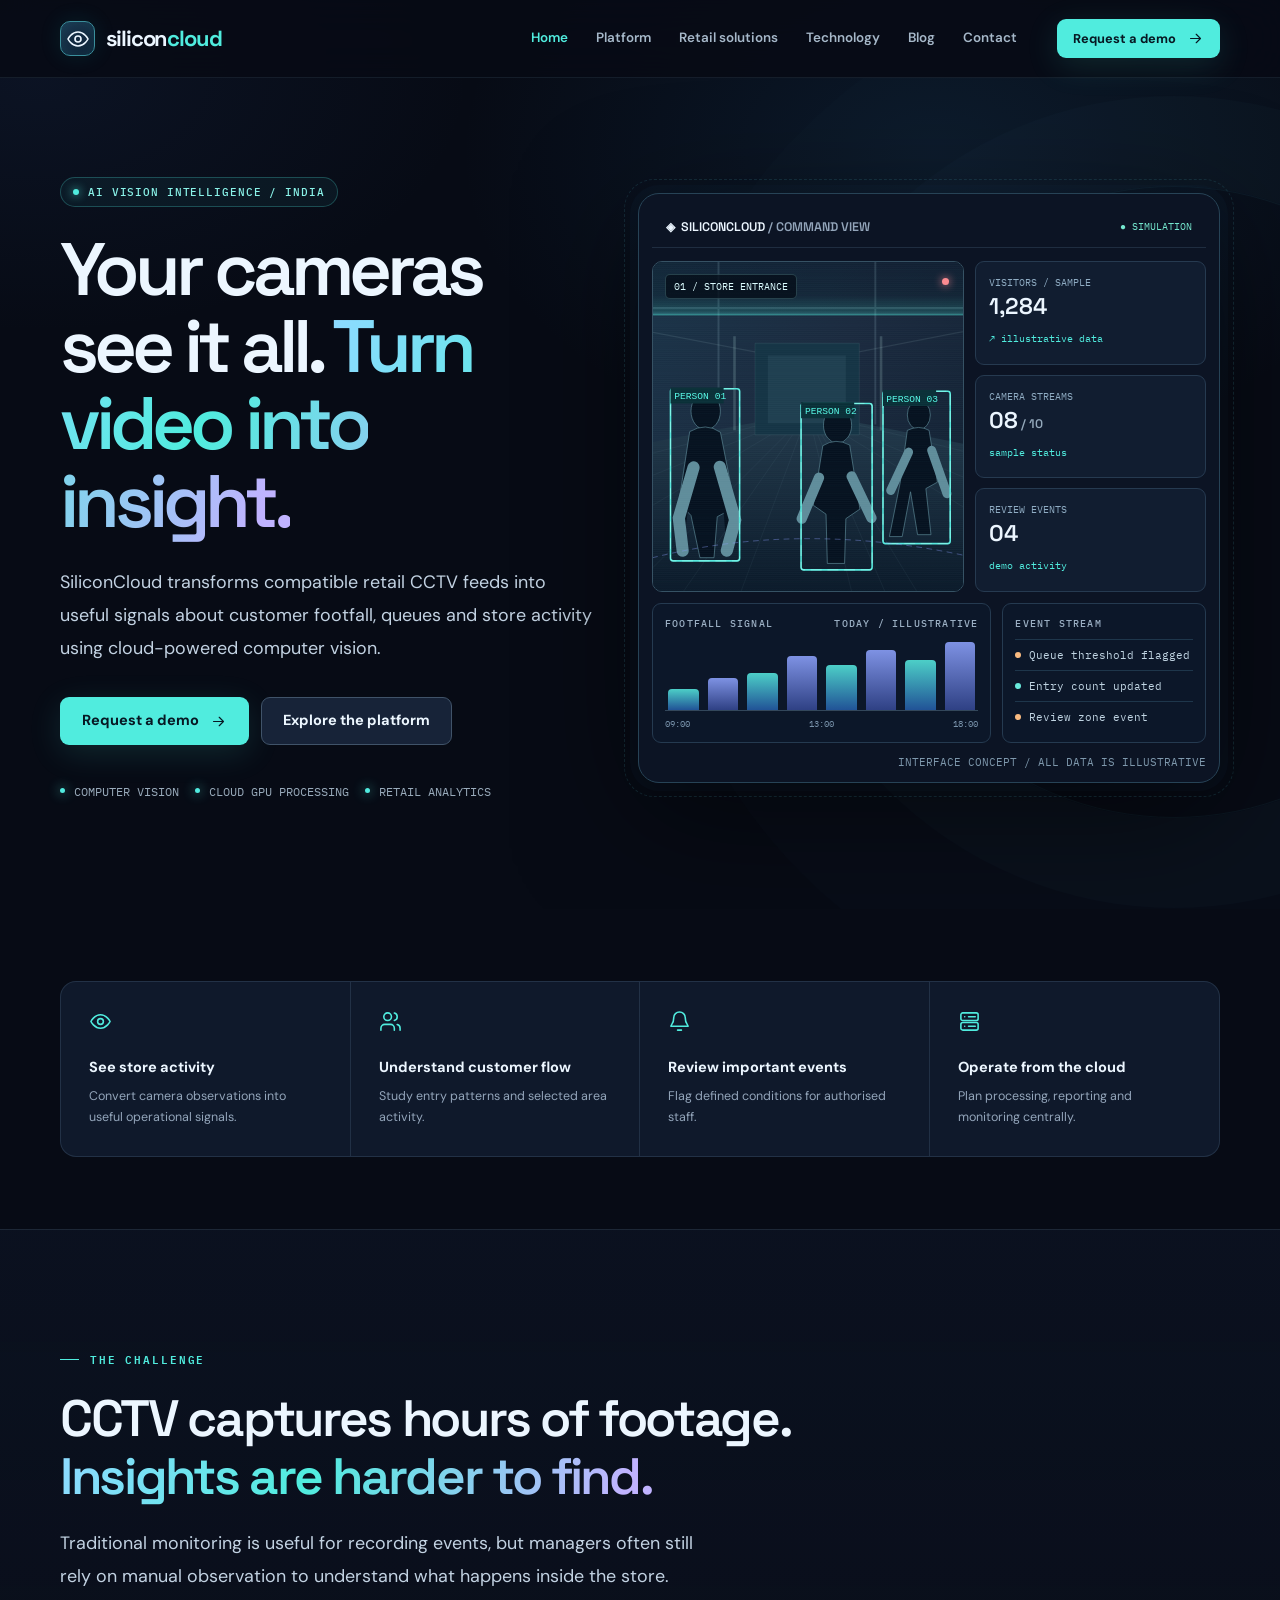
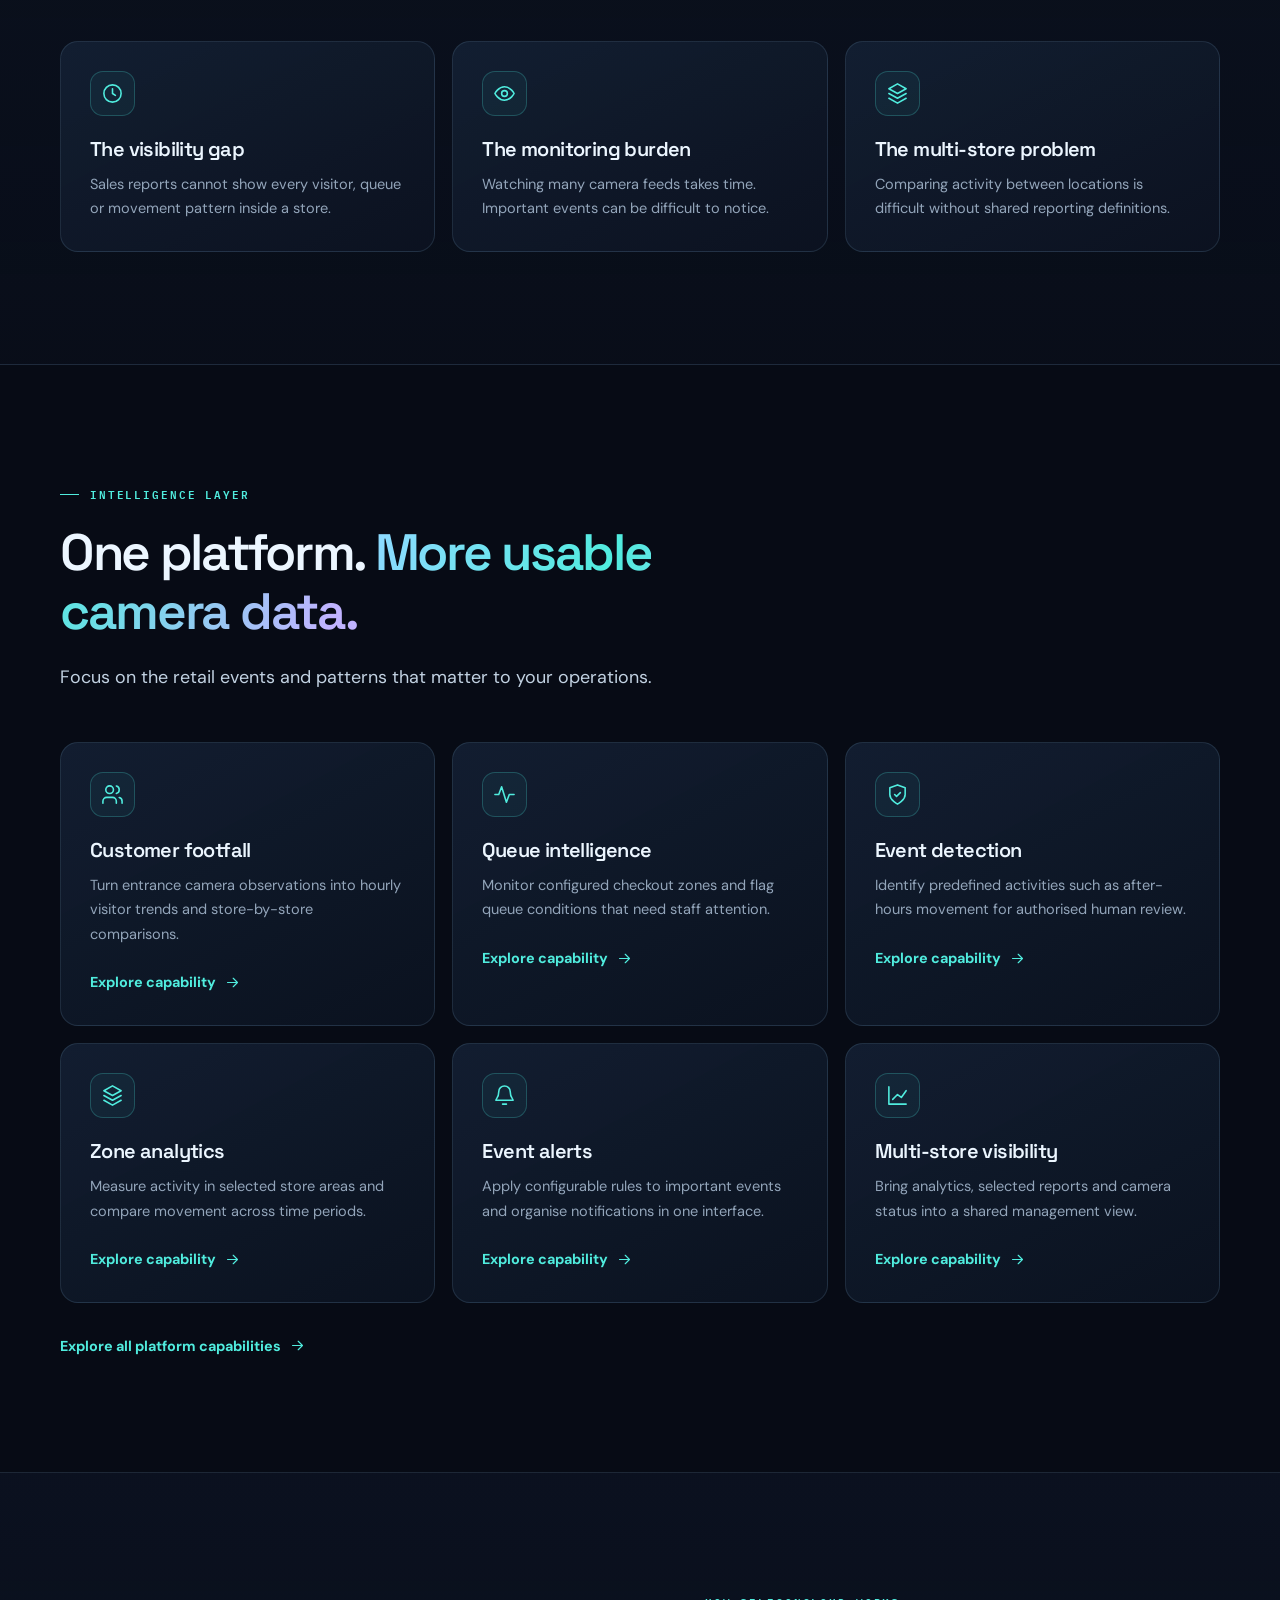
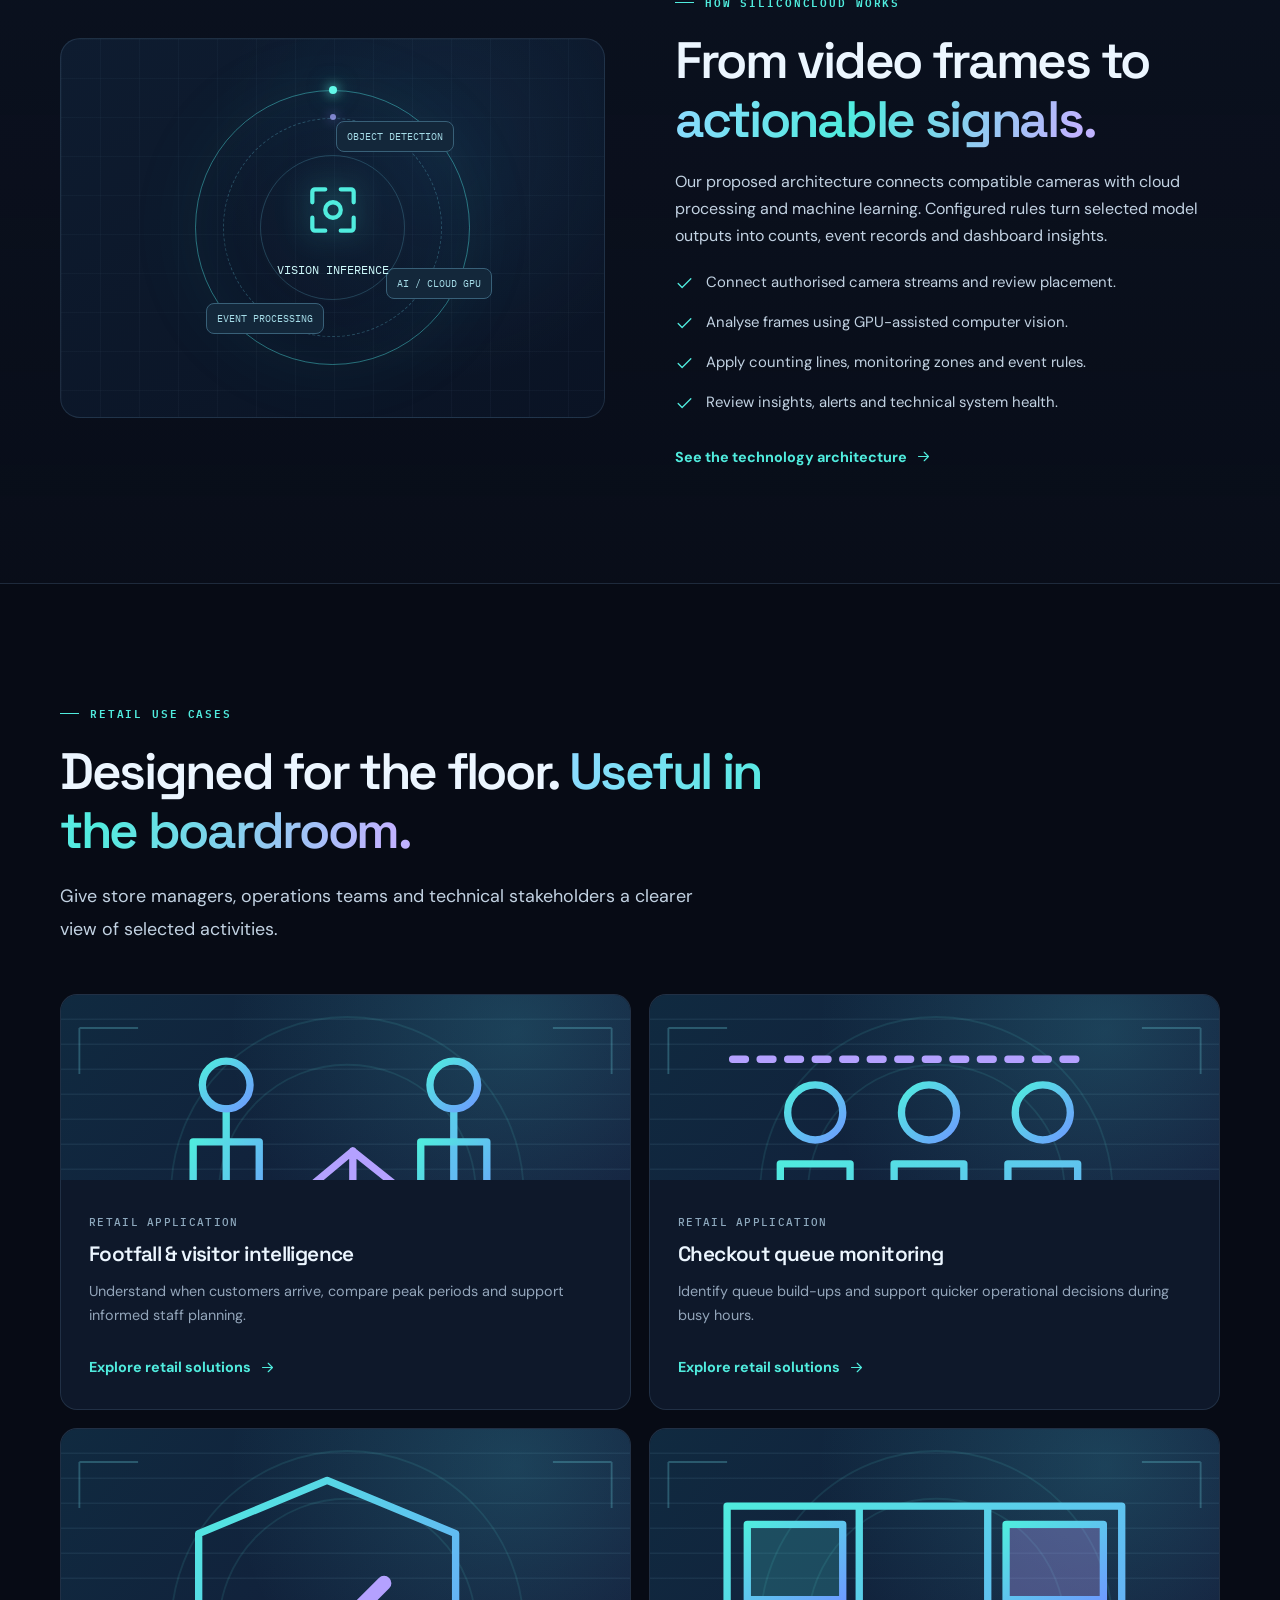
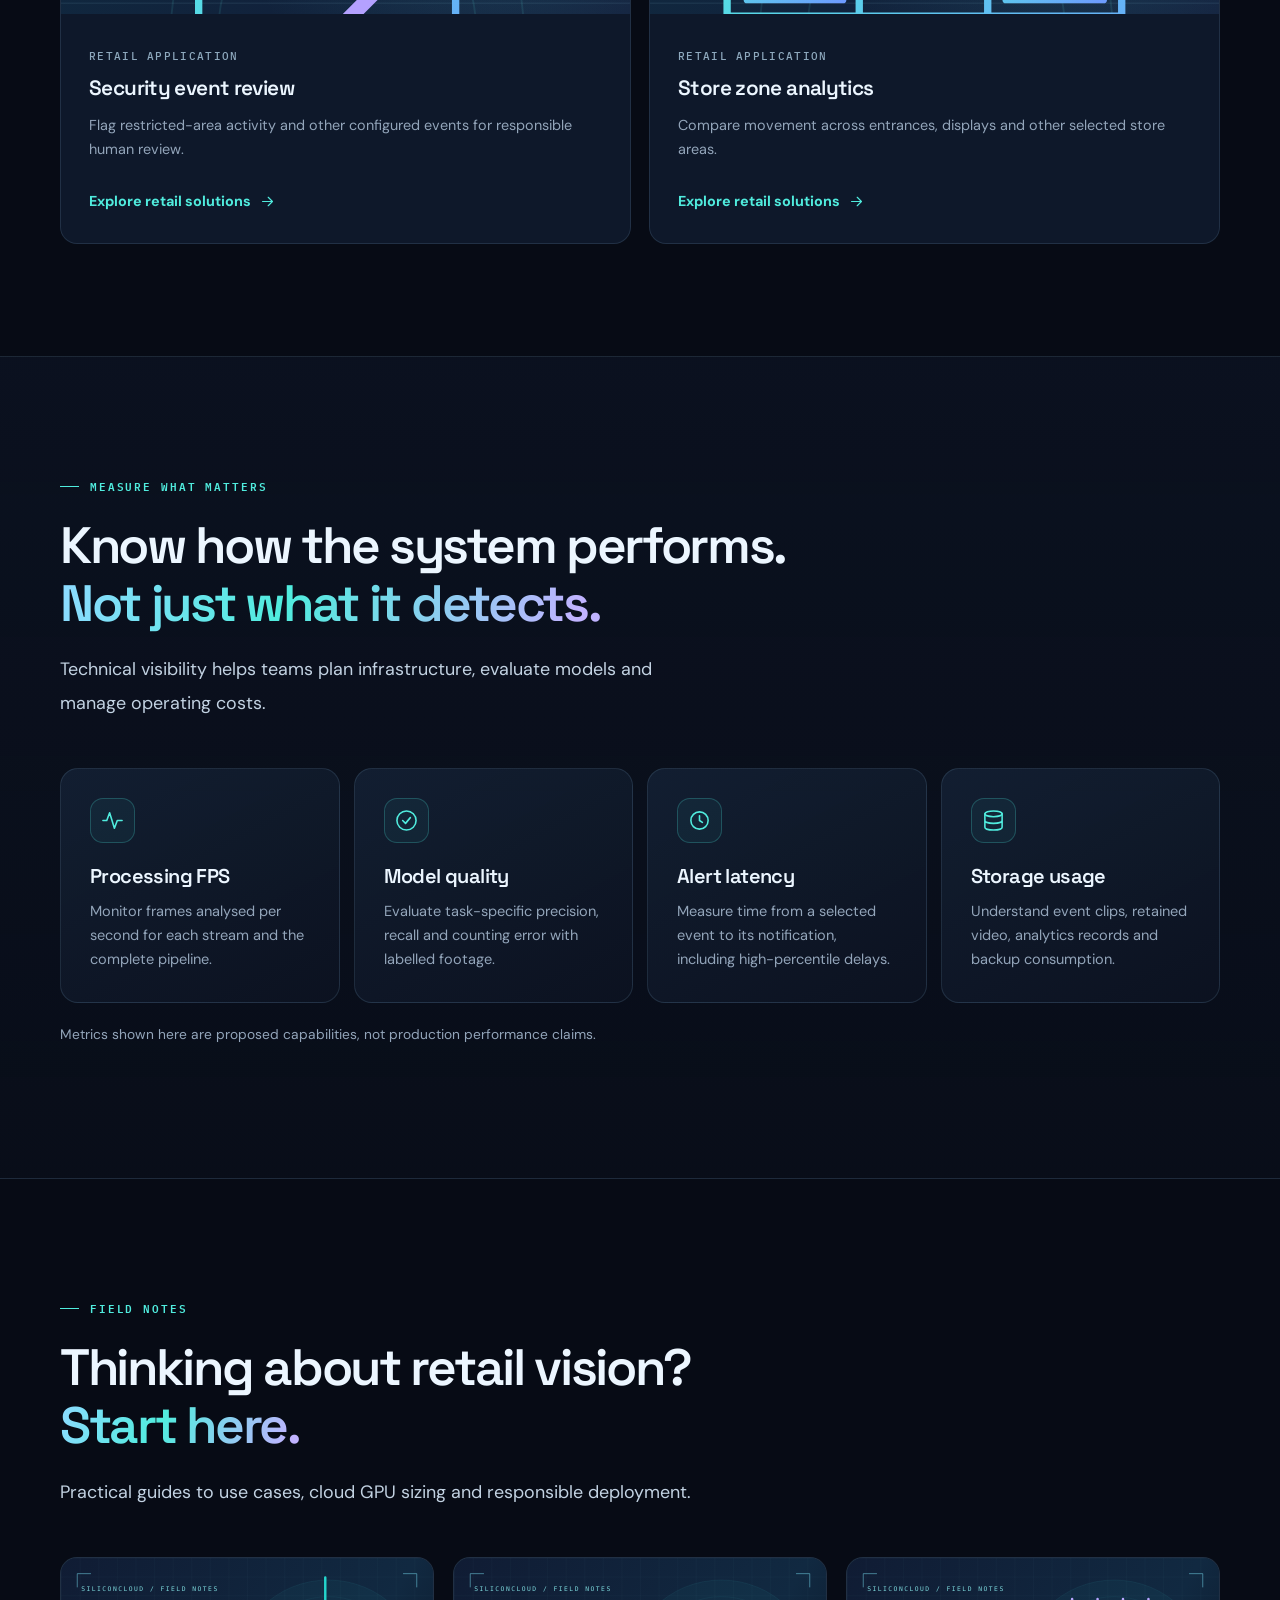
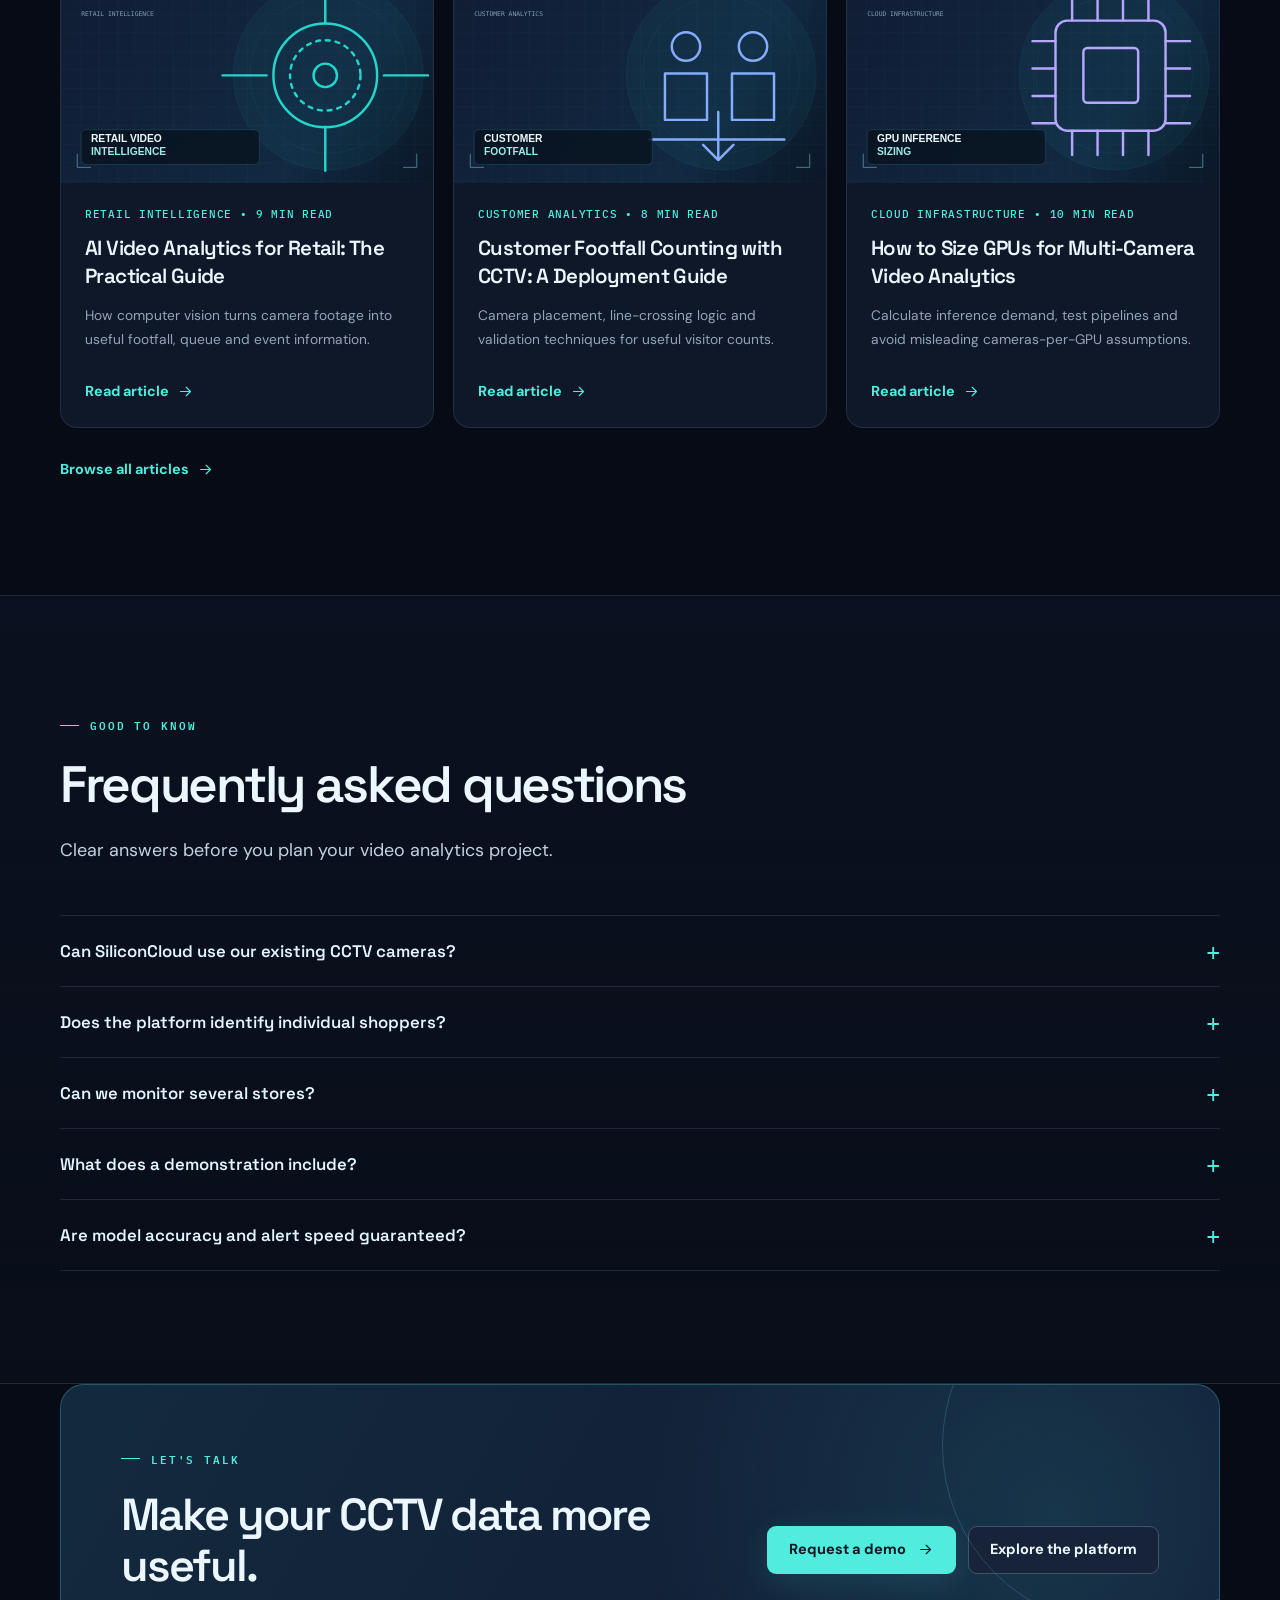
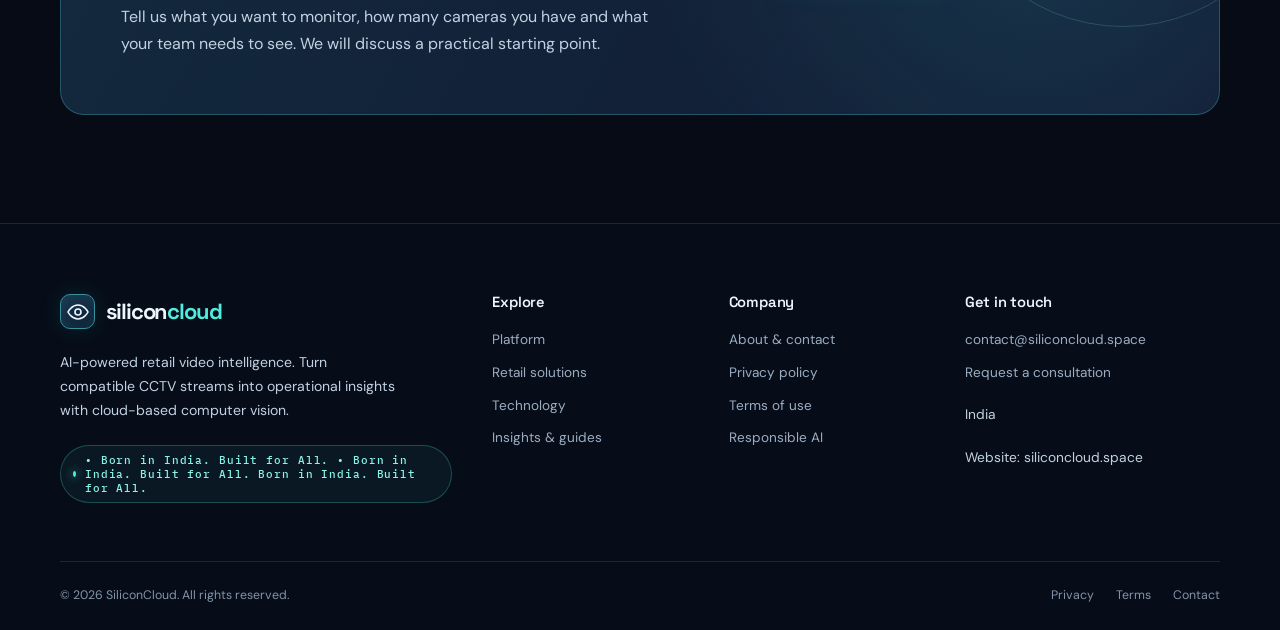
==== index.html @ ca625dcc "Add files via upload" ====
<!doctype html><html lang="en-IN"><head><meta charset="utf-8"><meta name="viewport" content="width=device-width,initial-scale=1"><meta name="theme-color" content="#070b15"><meta name="robots" content="index, follow"><title>AI Video Analytics for Retail Stores | SiliconCloud</title><meta name="description" content="Transform compatible retail CCTV streams into customer footfall insights, queue monitoring and event alerts with SiliconCloud AI video analytics."><link rel="canonical" href="https://siliconcloud.space/"><link rel="icon" type="image/svg+xml" href="assets/favicon.svg"><link rel="preconnect" href="https://fonts.googleapis.com"><link rel="preconnect" href="https://fonts.gstatic.com" crossorigin><link rel="stylesheet" href="assets/styles.css"><meta property="og:type" content="website"><meta property="og:site_name" content="SiliconCloud"><meta property="og:title" content="AI Video Analytics for Retail Stores | SiliconCloud"><meta property="og:description" content="Transform compatible retail CCTV streams into customer footfall insights, queue monitoring and event alerts with SiliconCloud AI video analytics."><meta property="og:url" content="https://siliconcloud.space/"><meta property="og:image" content="https://siliconcloud.space/assets/og-default.png"><meta name="twitter:card" content="summary_large_image"><meta name="twitter:title" content="AI Video Analytics for Retail Stores | SiliconCloud"><meta name="twitter:description" content="Transform compatible retail CCTV streams into customer footfall insights, queue monitoring and event alerts with SiliconCloud AI video analytics."><meta name="twitter:image" content="https://siliconcloud.space/assets/og-default.png"><script type="application/ld+json">{"@context": "https://schema.org", "@graph": [{"@type": "Organization", "@id": "https://siliconcloud.space/#organization", "name": "SiliconCloud", "url": "https://siliconcloud.space/", "email": "contact@siliconcloud.space", "address": {"@type": "PostalAddress", "addressLocality": "Delhi", "addressCountry": "IN"}}, {"@type": "WebSite", "@id": "https://siliconcloud.space/#website", "name": "SiliconCloud", "url": "https://siliconcloud.space/"}, {"@type": "WebPage", "@id": "https://siliconcloud.space/#webpage", "url": "https://siliconcloud.space/", "name": "AI Video Analytics for Retail Stores | SiliconCloud", "description": "Transform compatible retail CCTV streams into customer footfall insights, queue monitoring and event alerts with SiliconCloud AI video analytics.", "isPartOf": {"@id": "https://siliconcloud.space/#website"}}]}</script></head><body><a class="skip-link" href="https://siliconcloud.space/#main-content">Skip to content</a><header class="topbar"><div class="wrap"><a class="brand" href="https://siliconcloud.space/" aria-label="SiliconCloud home"><span class="brandmark"><svg class="" viewBox="0 0 24 24" fill="none" stroke="currentColor" stroke-width="1.65" stroke-linecap="round" stroke-linejoin="round" aria-hidden="true"><path d="M2 12s3.5-7 10-7 10 7 10 7-3.5 7-10 7S2 12 2 12Z"/><circle cx="12" cy="12" r="3"/></svg></span><span>silicon<b>cloud</b></span></a><nav class="nav" id="main-navigation" data-nav aria-label="Main navigation"><a href="https://siliconcloud.space/" aria-current="page">Home</a><a href="https://siliconcloud.space/platform" >Platform</a><a href="https://siliconcloud.space/retail-solutions" >Retail solutions</a><a href="https://siliconcloud.space/technology" >Technology</a><a href="https://siliconcloud.space/blog" >Blog</a><a href="https://siliconcloud.space/contact" >Contact</a><a class="btn btn-primary nav-cta" href="https://siliconcloud.space/contact">Request a demo <svg class="" viewBox="0 0 24 24" fill="none" stroke="currentColor" stroke-width="1.65" stroke-linecap="round" stroke-linejoin="round" aria-hidden="true"><path d="M5 12h14m-6-6 6 6-6 6"/></svg></a></nav><a class="btn btn-primary btn-small nav-action" href="https://siliconcloud.space/contact">Request a demo <svg class="" viewBox="0 0 24 24" fill="none" stroke="currentColor" stroke-width="1.65" stroke-linecap="round" stroke-linejoin="round" aria-hidden="true"><path d="M5 12h14m-6-6 6 6-6 6"/></svg></a><button class="nav-toggle" type="button" data-nav-toggle aria-expanded="false" aria-controls="main-navigation" aria-label="Toggle menu"><svg class="" viewBox="0 0 24 24" fill="none" stroke="currentColor" stroke-width="1.65" stroke-linecap="round" stroke-linejoin="round" aria-hidden="true"><path d="M4 7h16M4 12h16M4 17h16"/></svg></button></div></header><main id="main-content"><section class="hero"><div class="wrap"><div class="hero-grid"><div class="hero-copy"><div class="signal-chip"><span></span> AI VISION INTELLIGENCE / INDIA</div><div style="height:24px"></div><h1>Your cameras see it all. <span class="gradient-text">Turn video into insight.</span></h1><p class="lead">SiliconCloud transforms compatible retail CCTV feeds into useful signals about customer footfall, queues and store activity using cloud-powered computer vision.</p><div class="btn-group"><a class="btn btn-primary" href="https://siliconcloud.space/contact">Request a demo<svg class="" viewBox="0 0 24 24" fill="none" stroke="currentColor" stroke-width="1.65" stroke-linecap="round" stroke-linejoin="round" aria-hidden="true"><path d="M5 12h14m-6-6 6 6-6 6"/></svg></a><a class="btn btn-secondary" href="https://siliconcloud.space/platform">Explore the platform</a></div><div class="micro-proof"><span><i></i> COMPUTER VISION</span><span><i></i> CLOUD GPU PROCESSING</span><span><i></i> RETAIL ANALYTICS</span></div></div><div><div class="dashboard reveal" data-sim-dashboard aria-label="Illustrative simulated video analytics dashboard"><div class="dash-top"><strong>◈ &nbsp;SILICONCLOUD <span class="muted">/ COMMAND VIEW</span></strong><span class="dash-status">SIMULATION</span></div><div class="dash-content"><div class="camera-feed"><svg xmlns="http://www.w3.org/2000/svg" viewBox="0 0 840 515" fill="none" class="retail-feed-art" role="img" aria-label="Animated illustrative people tracking in a retail camera feed" preserveAspectRatio="xMidYMid slice">
 <defs><linearGradient id="bg" x1="0" y1="0" x2="840" y2="515" gradientUnits="userSpaceOnUse"><stop stop-color="#19374c"/><stop offset=".48" stop-color="#1a293e"/><stop offset="1" stop-color="#0c1b2b"/></linearGradient><linearGradient id="floor" x1="0" y1="0" x2="0" y2="1"><stop stop-color="#22394b"/><stop offset="1" stop-color="#0a1929"/></linearGradient><linearGradient id="scan" x1="0" y1="0" x2="0" y2="1"><stop stop-color="#69fae5" stop-opacity=".15"/><stop offset="1" stop-color="#69fae5" stop-opacity="0"/></linearGradient><pattern id="scanlines" width="3" height="3" patternUnits="userSpaceOnUse"><path d="M0 2.5H3" stroke="#bfe9fb" stroke-opacity=".045"/></pattern><linearGradient id="sweepGlow" x1="0" y1="0" x2="0" y2="1"><stop offset="0" stop-color="#4eeedd" stop-opacity="0"/><stop offset=".62" stop-color="#4eeedd" stop-opacity=".02"/><stop offset="1" stop-color="#4eeedd" stop-opacity=".24"/></linearGradient></defs>
 <rect width="840" height="515" fill="url(#bg)"/>
 <path d="M0 315L420 235 840 320V515H0Z" fill="url(#floor)"/>
 <path d="M0 345L420 235 840 340M0 405L420 235 840 410M0 486L420 235 840 491M140 515L420 235 590 515M315 515L420 235 488 515M540 515L420 235 225 515" stroke="#7c9eab" stroke-opacity=".12"/>
 <path d="M0 0H840V78H0Z" fill="#091725" fill-opacity=".43"/>
 <path d="M0 72H840M115 0V285M280 0V248M525 0V254M700 0V298" stroke="#a7cdd8" stroke-opacity=".17" stroke-width="3"/>
 <path d="M0 76L419 156 840 74" stroke="#bfe8ed" stroke-opacity=".1" stroke-width="2"/>
 <g opacity=".85"><path d="M20 125H167V311L20 343Z" fill="#183044" stroke="#40667a"/><path d="M28 157H157M28 201H157M28 245H157M28 290H157" stroke="#547588" stroke-width="9"/><g fill="#9ab2ad"><rect x="38" y="171" width="18" height="23" rx="3"/><rect x="66" y="177" width="14" height="17" rx="3"/><rect x="97" y="170" width="24" height="24" rx="3"/><rect x="39" y="216" width="27" height="22" rx="3"/><rect x="78" y="215" width="21" height="23" rx="3"/><rect x="108" y="221" width="28" height="17" rx="3"/><rect x="40" y="258" width="15" height="22" rx="3"/><rect x="70" y="262" width="23" height="18" rx="3"/><rect x="109" y="256" width="22" height="24" rx="3"/></g></g>
 <g opacity=".85"><path d="M673 124H815V343L673 309Z" fill="#193247" stroke="#40667a"/><path d="M680 158H808M680 202H808M680 246H808M680 290H808" stroke="#547588" stroke-width="9"/><g fill="#9fb3a7"><rect x="696" y="171" width="18" height="23" rx="3"/><rect x="731" y="175" width="25" height="19" rx="3"/><rect x="770" y="169" width="19" height="25" rx="3"/><rect x="690" y="217" width="16" height="20" rx="3"/><rect x="720" y="211" width="22" height="26" rx="3"/><rect x="764" y="213" width="27" height="24" rx="3"/><rect x="698" y="259" width="26" height="22" rx="3"/><rect x="740" y="266" width="14" height="15" rx="3"/><rect x="774" y="260" width="19" height="21" rx="3"/></g></g>
 <path d="M305 116V263M534 116V263" stroke="#c5f1ed" stroke-opacity=".18" stroke-width="4"/><path d="M337 127H500V270H337Z" fill="#143344" stroke="#67919b" stroke-opacity=".25"/><path d="M357 146H479V252H357Z" fill="#6c9ca1" fill-opacity=".11"/>
 <g fill="#05111f" stroke="#5f8c9a" stroke-width="1"><g class="tracked-motion motion-1"><ellipse cx="260" cy="233" rx="23" ry="29"/><path d="M235 265Q260 250 283 266L306 383 278 398 273 462H251L237 396 218 376Z"/><path d="M241 321L218 400 224 451M282 320L306 403 293 451" stroke-width="19" stroke-linecap="round"/>
 </g><g class="tracked-motion motion-2"><ellipse cx="466" cy="255" rx="22" ry="28"/><path d="M443 287Q463 274 485 286L501 386 479 401 477 471H450L448 394 428 380Z"/><path d="M437 337L410 401M488 335L519 400" stroke-width="16" stroke-linecap="round"/>
 </g><g class="tracked-motion motion-3"><ellipse cx="593" cy="239" rx="18" ry="23"/><path d="M575 263Q593 254 609 263L622 344 604 354 612 426H591L580 359 567 429H547L564 344Z"/><path d="M577 297L549 357M613 294L637 362" stroke-width="14" stroke-linecap="round"/></g></g>
 <g stroke="#56eadf" stroke-width="2.5"><g class="tracked-motion motion-1 target-box-group"><rect x="205" y="198" width="108" height="269" rx="4" class="target-box"/><rect x="205" y="198" width="108" height="269" rx="4" class="target-tracer" fill="none" stroke="#a5fff0" stroke-width="1.4" stroke-opacity=".58" stroke-dasharray="17 9"/></g><g class="tracked-motion motion-2 target-box-group"><rect x="409" y="221" width="111" height="260" rx="4" class="target-box"/><rect x="409" y="221" width="111" height="260" rx="4" class="target-tracer" fill="none" stroke="#a5fff0" stroke-width="1.4" stroke-opacity=".58" stroke-dasharray="17 9"/></g><g class="tracked-motion motion-3 target-box-group"><rect x="537" y="202" width="105" height="238" rx="4" class="target-box"/><rect x="537" y="202" width="105" height="238" rx="4" class="target-tracer" fill="none" stroke="#a5fff0" stroke-width="1.4" stroke-opacity=".58" stroke-dasharray="17 9"/></g></g>
 <g fill="#58fbe8" font-family="monospace" font-size="15"><g class="tracked-motion motion-1 target-label"><path d="M205 196h83v25h-83z" fill="#092f37"/><text x="211" y="214">PERSON 01</text></g><g class="tracked-motion motion-2 target-label"><path d="M409 219h83v25h-83z" fill="#092f37"/><text x="415" y="237">PERSON 02</text></g><g class="tracked-motion motion-3 target-label"><path d="M537 200h83v25h-83z" fill="#092f37"/><text x="542" y="218">PERSON 03</text></g></g>
 <g stroke="#8c9fff" stroke-opacity=".6" stroke-dasharray="9 7"><path d="M130 475Q410 390 730 474"/><path d="M130 475L130 495M730 474L730 495"/></g><g class="camera-scan-ui" aria-hidden="true"><rect x="0" y="0" width="840" height="84" fill="url(#sweepGlow)" class="scan-wash"/><path d="M0 82H840" stroke="#56ffea" stroke-width="2" stroke-opacity=".26" class="scan-edge"/></g><rect width="840" height="515" fill="url(#scanlines)"/>
 <g font-family="monospace" font-size="12" fill="#c2f8ff"><rect x="15" y="17" width="142" height="28" rx="4" fill="#081a26" fill-opacity=".77" stroke="#426d78"/><text x="28" y="35">CAM-01 / ENTRANCE</text><rect x="679" y="17" width="145" height="28" rx="4" fill="#081a26" fill-opacity=".77" stroke="#426d78"/><text x="691" y="35">VISUAL SIMULATION</text></g>
</svg>
<div class="cam-label">01 / STORE ENTRANCE</div><span class="cam-dot"></span></div><div class="dash-side"><div class="dash-stat"><p>VISITORS / SAMPLE</p><strong data-sim-visitors>1,284</strong><small>↗ illustrative data</small></div><div class="dash-stat"><p>CAMERA STREAMS</p><strong>08<span style="font-size:.78rem;color:#94a9bb"> / 10</span></strong><small>sample status</small></div><div class="dash-stat"><p>REVIEW EVENTS</p><strong>04</strong><small>demo activity</small></div></div></div><div class="dash-lower"><div class="dash-graph" data-graph><div style="display:flex;justify-content:space-between;align-items:center;gap:8px;margin-bottom:5px"><span class="mini-label">FOOTFALL SIGNAL</span><span class="mini-label" data-period-label>TODAY / ILLUSTRATIVE</span></div><div class="bars"><span style="--h:30%"></span><span style="--h:45%"></span><span style="--h:52%"></span><span style="--h:77%"></span><span style="--h:64%"></span><span style="--h:85%"></span><span style="--h:71%"></span><span style="--h:96%"></span></div><div class="tiny-row"><span>09:00</span><span>13:00</span><span>18:00</span></div></div><div class="dash-events"><div class="mini-label">EVENT STREAM</div><div class="dash-event"><span class="event-dot"></span><span data-sim-event>Queue threshold flagged</span></div><div class="dash-event"><span class="event-dot teal"></span><span data-sim-event>Entry count updated</span></div><div class="dash-event"><span class="event-dot"></span><span data-sim-event>Review zone event</span></div></div></div><div class="dash-caption">INTERFACE CONCEPT / ALL DATA IS ILLUSTRATIVE</div></div></div></div></div></section>
    <section class="section-tight"><div class="wrap"><div class="feature-band reveal"><div><svg class="" viewBox="0 0 24 24" fill="none" stroke="currentColor" stroke-width="1.65" stroke-linecap="round" stroke-linejoin="round" aria-hidden="true"><path d="M2 12s3.5-7 10-7 10 7 10 7-3.5 7-10 7S2 12 2 12Z"/><circle cx="12" cy="12" r="3"/></svg><strong>See store activity</strong><p>Convert camera observations into useful operational signals.</p></div><div><svg class="" viewBox="0 0 24 24" fill="none" stroke="currentColor" stroke-width="1.65" stroke-linecap="round" stroke-linejoin="round" aria-hidden="true"><path d="M16 21v-2a4 4 0 0 0-4-4H6a4 4 0 0 0-4 4v2"/><circle cx="9" cy="7" r="4"/><path d="M22 21v-2a4 4 0 0 0-3-3.87M16 3.13a4 4 0 0 1 0 7.75"/></svg><strong>Understand customer flow</strong><p>Study entry patterns and selected area activity.</p></div><div><svg class="" viewBox="0 0 24 24" fill="none" stroke="currentColor" stroke-width="1.65" stroke-linecap="round" stroke-linejoin="round" aria-hidden="true"><path d="M18 8a6 6 0 0 0-12 0c0 7-3 7-3 9h18c0-2-3-2-3-9ZM10 21h4"/></svg><strong>Review important events</strong><p>Flag defined conditions for authorised staff.</p></div><div><svg class="" viewBox="0 0 24 24" fill="none" stroke="currentColor" stroke-width="1.65" stroke-linecap="round" stroke-linejoin="round" aria-hidden="true"><rect x="3" y="3" width="18" height="8" rx="2"/><rect x="3" y="13" width="18" height="8" rx="2"/><path d="M7 7h.01M7 17h.01M11 7h7M11 17h7"/></svg><strong>Operate from the cloud</strong><p>Plan processing, reporting and monitoring centrally.</p></div></div></div></section>
    <section class="section section-dark"><div class="wrap"><div class="section-heading  reveal"><div class="eyebrow">THE CHALLENGE</div><h2>CCTV captures hours of footage. <span class="gradient-text">Insights are harder to find.</span></h2><p class="lead">Traditional monitoring is useful for recording events, but managers often still rely on manual observation to understand what happens inside the store.</p></div><div class="card-grid"><article class="card reveal"><div class="card-icon "><svg class="" viewBox="0 0 24 24" fill="none" stroke="currentColor" stroke-width="1.65" stroke-linecap="round" stroke-linejoin="round" aria-hidden="true"><circle cx="12" cy="12" r="9"/><path d="M12 7v5l3 2"/></svg></div><h3>The visibility gap</h3><p>Sales reports cannot show every visitor, queue or movement pattern inside a store.</p></article><article class="card reveal"><div class="card-icon "><svg class="" viewBox="0 0 24 24" fill="none" stroke="currentColor" stroke-width="1.65" stroke-linecap="round" stroke-linejoin="round" aria-hidden="true"><path d="M2 12s3.5-7 10-7 10 7 10 7-3.5 7-10 7S2 12 2 12Z"/><circle cx="12" cy="12" r="3"/></svg></div><h3>The monitoring burden</h3><p>Watching many camera feeds takes time. Important events can be difficult to notice.</p></article><article class="card reveal"><div class="card-icon "><svg class="" viewBox="0 0 24 24" fill="none" stroke="currentColor" stroke-width="1.65" stroke-linecap="round" stroke-linejoin="round" aria-hidden="true"><path d="m12 2 9 5-9 5-9-5 9-5Zm-9 10 9 5 9-5M3 17l9 5 9-5"/></svg></div><h3>The multi-store problem</h3><p>Comparing activity between locations is difficult without shared reporting definitions.</p></article></div></div></section>
    <section class="section"><div class="wrap"><div class="section-heading  reveal"><div class="eyebrow">INTELLIGENCE LAYER</div><h2>One platform. <span class="gradient-text">More usable camera data.</span></h2><p class="lead">Focus on the retail events and patterns that matter to your operations.</p></div><div class="card-grid"><article class="card reveal"><div class="card-icon "><svg class="" viewBox="0 0 24 24" fill="none" stroke="currentColor" stroke-width="1.65" stroke-linecap="round" stroke-linejoin="round" aria-hidden="true"><path d="M16 21v-2a4 4 0 0 0-4-4H6a4 4 0 0 0-4 4v2"/><circle cx="9" cy="7" r="4"/><path d="M22 21v-2a4 4 0 0 0-3-3.87M16 3.13a4 4 0 0 1 0 7.75"/></svg></div><h3>Customer footfall</h3><p>Turn entrance camera observations into hourly visitor trends and store-by-store comparisons.</p><a class="text-link" href="https://siliconcloud.space/platform">Explore capability <svg class="" viewBox="0 0 24 24" fill="none" stroke="currentColor" stroke-width="1.65" stroke-linecap="round" stroke-linejoin="round" aria-hidden="true"><path d="M5 12h14m-6-6 6 6-6 6"/></svg></a></article><article class="card reveal"><div class="card-icon "><svg class="" viewBox="0 0 24 24" fill="none" stroke="currentColor" stroke-width="1.65" stroke-linecap="round" stroke-linejoin="round" aria-hidden="true"><path d="M2 12h4l3-8 5 16 3-8h5"/></svg></div><h3>Queue intelligence</h3><p>Monitor configured checkout zones and flag queue conditions that need staff attention.</p><a class="text-link" href="https://siliconcloud.space/retail-solutions">Explore capability <svg class="" viewBox="0 0 24 24" fill="none" stroke="currentColor" stroke-width="1.65" stroke-linecap="round" stroke-linejoin="round" aria-hidden="true"><path d="M5 12h14m-6-6 6 6-6 6"/></svg></a></article><article class="card reveal"><div class="card-icon "><svg class="" viewBox="0 0 24 24" fill="none" stroke="currentColor" stroke-width="1.65" stroke-linecap="round" stroke-linejoin="round" aria-hidden="true"><path d="M12 22s8-4 8-10V5l-8-3-8 3v7c0 6 8 10 8 10Z"/><path d="m9 12 2 2 4-4"/></svg></div><h3>Event detection</h3><p>Identify predefined activities such as after-hours movement for authorised human review.</p><a class="text-link" href="https://siliconcloud.space/retail-solutions">Explore capability <svg class="" viewBox="0 0 24 24" fill="none" stroke="currentColor" stroke-width="1.65" stroke-linecap="round" stroke-linejoin="round" aria-hidden="true"><path d="M5 12h14m-6-6 6 6-6 6"/></svg></a></article><article class="card reveal"><div class="card-icon "><svg class="" viewBox="0 0 24 24" fill="none" stroke="currentColor" stroke-width="1.65" stroke-linecap="round" stroke-linejoin="round" aria-hidden="true"><path d="m12 2 9 5-9 5-9-5 9-5Zm-9 10 9 5 9-5M3 17l9 5 9-5"/></svg></div><h3>Zone analytics</h3><p>Measure activity in selected store areas and compare movement across time periods.</p><a class="text-link" href="https://siliconcloud.space/platform">Explore capability <svg class="" viewBox="0 0 24 24" fill="none" stroke="currentColor" stroke-width="1.65" stroke-linecap="round" stroke-linejoin="round" aria-hidden="true"><path d="M5 12h14m-6-6 6 6-6 6"/></svg></a></article><article class="card reveal"><div class="card-icon "><svg class="" viewBox="0 0 24 24" fill="none" stroke="currentColor" stroke-width="1.65" stroke-linecap="round" stroke-linejoin="round" aria-hidden="true"><path d="M18 8a6 6 0 0 0-12 0c0 7-3 7-3 9h18c0-2-3-2-3-9ZM10 21h4"/></svg></div><h3>Event alerts</h3><p>Apply configurable rules to important events and organise notifications in one interface.</p><a class="text-link" href="https://siliconcloud.space/platform">Explore capability <svg class="" viewBox="0 0 24 24" fill="none" stroke="currentColor" stroke-width="1.65" stroke-linecap="round" stroke-linejoin="round" aria-hidden="true"><path d="M5 12h14m-6-6 6 6-6 6"/></svg></a></article><article class="card reveal"><div class="card-icon "><svg class="" viewBox="0 0 24 24" fill="none" stroke="currentColor" stroke-width="1.65" stroke-linecap="round" stroke-linejoin="round" aria-hidden="true"><path d="M3 3v18h18"/><path d="m7 16 5-5 4 3 5-7"/></svg></div><h3>Multi-store visibility</h3><p>Bring analytics, selected reports and camera status into a shared management view.</p><a class="text-link" href="https://siliconcloud.space/retail-solutions">Explore capability <svg class="" viewBox="0 0 24 24" fill="none" stroke="currentColor" stroke-width="1.65" stroke-linecap="round" stroke-linejoin="round" aria-hidden="true"><path d="M5 12h14m-6-6 6 6-6 6"/></svg></a></article></div><div style="margin-top:30px"><a class="text-link" href="https://siliconcloud.space/platform">Explore all platform capabilities <svg class="" viewBox="0 0 24 24" fill="none" stroke="currentColor" stroke-width="1.65" stroke-linecap="round" stroke-linejoin="round" aria-hidden="true"><path d="M5 12h14m-6-6 6 6-6 6"/></svg></a></div></div></section>
    <section class="section section-dark"><div class="wrap"><div class="split"><div><div class="section-visual reveal"><div class="visual-ring"><span class="orbit-tracer tracer-a" aria-hidden="true"></span><span class="orbit-tracer tracer-b" aria-hidden="true"></span><div class="ring-core"><svg class="" viewBox="0 0 24 24" fill="none" stroke="currentColor" stroke-width="1.65" stroke-linecap="round" stroke-linejoin="round" aria-hidden="true"><path d="M4 9V5a1 1 0 0 1 1-1h4m6 0h4a1 1 0 0 1 1 1v4m0 6v4a1 1 0 0 1-1 1h-4m-6 0H5a1 1 0 0 1-1-1v-4"/><circle cx="12" cy="12" r="3"/></svg><b>VISION INFERENCE</b></div><span class="orbit-label one">OBJECT DETECTION</span><span class="orbit-label two">EVENT PROCESSING</span><span class="orbit-label three">AI / CLOUD GPU</span></div></div></div><div class="reveal"><div class="eyebrow">HOW SILICONCLOUD WORKS</div><h2>From video frames to <span class="gradient-text">actionable signals.</span></h2><p>Our proposed architecture connects compatible cameras with cloud processing and machine learning. Configured rules turn selected model outputs into counts, event records and dashboard insights.</p><ul class="list-check"><li><svg class="" viewBox="0 0 24 24" fill="none" stroke="currentColor" stroke-width="1.65" stroke-linecap="round" stroke-linejoin="round" aria-hidden="true"><path d="m4 12 5 5L20 6"/></svg><span>Connect authorised camera streams and review placement.</span></li><li><svg class="" viewBox="0 0 24 24" fill="none" stroke="currentColor" stroke-width="1.65" stroke-linecap="round" stroke-linejoin="round" aria-hidden="true"><path d="m4 12 5 5L20 6"/></svg><span>Analyse frames using GPU-assisted computer vision.</span></li><li><svg class="" viewBox="0 0 24 24" fill="none" stroke="currentColor" stroke-width="1.65" stroke-linecap="round" stroke-linejoin="round" aria-hidden="true"><path d="m4 12 5 5L20 6"/></svg><span>Apply counting lines, monitoring zones and event rules.</span></li><li><svg class="" viewBox="0 0 24 24" fill="none" stroke="currentColor" stroke-width="1.65" stroke-linecap="round" stroke-linejoin="round" aria-hidden="true"><path d="m4 12 5 5L20 6"/></svg><span>Review insights, alerts and technical system health.</span></li></ul><div style="margin-top:29px"><a class="text-link" href="https://siliconcloud.space/technology">See the technology architecture <svg class="" viewBox="0 0 24 24" fill="none" stroke="currentColor" stroke-width="1.65" stroke-linecap="round" stroke-linejoin="round" aria-hidden="true"><path d="M5 12h14m-6-6 6 6-6 6"/></svg></a></div></div></div></div></section>
    <section class="section"><div class="wrap"><div class="section-heading  reveal"><div class="eyebrow">RETAIL USE CASES</div><h2>Designed for the floor. <span class="gradient-text">Useful in the boardroom.</span></h2><p class="lead">Give store managers, operations teams and technical stakeholders a clearer view of selected activities.</p></div><div class="case-grid"><article class="case reveal"><div class="case-graphic"><svg class="case-art case-art-footfall" viewBox="0 0 310 197" xmlns="http://www.w3.org/2000/svg" aria-hidden="true"><defs><linearGradient id="gfootfall" x1="0" y1="0" x2="1" y2="1"><stop stop-color="#50ecde"/><stop offset="1" stop-color="#6d9cff"/></linearGradient></defs><circle cx="156" cy="108" r="96" fill="none" stroke="#5ee7dc" stroke-opacity=".1"/><circle cx="156" cy="108" r="70" fill="none" stroke="#5ee7dc" stroke-opacity=".1"/><g stroke="url(#gfootfall)" fill="none" stroke-width="4" stroke-linecap="round" stroke-linejoin="round"><path d="M35 142h235M90 62v82M214 62v82"/><g class="visitor-one"><circle cx="90" cy="49" r="13"/><path d="M72 80h36v48H72z"/></g><g class="visitor-two"><circle cx="214" cy="49" r="13"/><path d="M196 80h36v48h-36z"/></g><path class="footfall-arrow" d="m135 105 24-20 25 20m-25-20v54" stroke="#b4a1ff"/></g><path d="M10 18h32M10 18v25M300 18h-32M300 18v25M10 180h32M10 180v-25M300 180h-32M300 180v-25" stroke="#69c9d7" stroke-opacity=".3"/></svg></div><div class="case-copy"><span class="card-tag">RETAIL APPLICATION</span><h3>Footfall &amp; visitor intelligence</h3><p>Understand when customers arrive, compare peak periods and support informed staff planning.</p><a class="text-link" href="https://siliconcloud.space/retail-solutions">Explore retail solutions <svg class="" viewBox="0 0 24 24" fill="none" stroke="currentColor" stroke-width="1.65" stroke-linecap="round" stroke-linejoin="round" aria-hidden="true"><path d="M5 12h14m-6-6 6 6-6 6"/></svg></a></div></article><article class="case reveal"><div class="case-graphic"><svg class="case-art case-art-queue" viewBox="0 0 310 197" xmlns="http://www.w3.org/2000/svg" aria-hidden="true"><defs><linearGradient id="gqueue" x1="0" y1="0" x2="1" y2="1"><stop stop-color="#50ecde"/><stop offset="1" stop-color="#6d9cff"/></linearGradient></defs><circle cx="156" cy="108" r="96" fill="none" stroke="#5ee7dc" stroke-opacity=".1"/><circle cx="156" cy="108" r="70" fill="none" stroke="#5ee7dc" stroke-opacity=".1"/><g stroke="url(#gqueue)" fill="none" stroke-width="4" stroke-linecap="round" stroke-linejoin="round"><path d="M32 150h246"/><circle cx="90" cy="64" r="15"/><circle cx="152" cy="64" r="15"/><circle cx="214" cy="64" r="15"/><path d="M71 92h38v53H71zM133 92h38v53h-38zM195 92h38v53h-38z"/><path d="M45 35h190" class="queue-path" stroke="#b4a1ff" stroke-dasharray="7 8"/></g><path d="M10 18h32M10 18v25M300 18h-32M300 18v25M10 180h32M10 180v-25M300 180h-32M300 180v-25" stroke="#69c9d7" stroke-opacity=".3"/></svg></div><div class="case-copy"><span class="card-tag">RETAIL APPLICATION</span><h3>Checkout queue monitoring</h3><p>Identify queue build-ups and support quicker operational decisions during busy hours.</p><a class="text-link" href="https://siliconcloud.space/retail-solutions">Explore retail solutions <svg class="" viewBox="0 0 24 24" fill="none" stroke="currentColor" stroke-width="1.65" stroke-linecap="round" stroke-linejoin="round" aria-hidden="true"><path d="M5 12h14m-6-6 6 6-6 6"/></svg></a></div></article><article class="case reveal"><div class="case-graphic"><svg class="case-art case-art-security" viewBox="0 0 310 197" xmlns="http://www.w3.org/2000/svg" aria-hidden="true"><defs><linearGradient id="gsecurity" x1="0" y1="0" x2="1" y2="1"><stop stop-color="#50ecde"/><stop offset="1" stop-color="#6d9cff"/></linearGradient></defs><circle cx="156" cy="108" r="96" fill="none" stroke="#5ee7dc" stroke-opacity=".1"/><circle cx="156" cy="108" r="70" fill="none" stroke="#5ee7dc" stroke-opacity=".1"/><g stroke="url(#gsecurity)" fill="none" stroke-width="4" stroke-linecap="round" stroke-linejoin="round"><path d="M145 28 215 57v44c0 56-70 83-70 83s-70-27-70-83V57z"/><path class="security-check" d="m119 105 18 18 39-39" stroke="#b4a1ff" stroke-width="8"/></g><path d="M10 18h32M10 18v25M300 18h-32M300 18v25M10 180h32M10 180v-25M300 180h-32M300 180v-25" stroke="#69c9d7" stroke-opacity=".3"/></svg></div><div class="case-copy"><span class="card-tag">RETAIL APPLICATION</span><h3>Security event review</h3><p>Flag restricted-area activity and other configured events for responsible human review.</p><a class="text-link" href="https://siliconcloud.space/retail-solutions">Explore retail solutions <svg class="" viewBox="0 0 24 24" fill="none" stroke="currentColor" stroke-width="1.65" stroke-linecap="round" stroke-linejoin="round" aria-hidden="true"><path d="M5 12h14m-6-6 6 6-6 6"/></svg></a></div></article><article class="case reveal"><div class="case-graphic"><svg class="case-art case-art-zone" viewBox="0 0 310 197" xmlns="http://www.w3.org/2000/svg" aria-hidden="true"><defs><linearGradient id="gzone" x1="0" y1="0" x2="1" y2="1"><stop stop-color="#50ecde"/><stop offset="1" stop-color="#6d9cff"/></linearGradient></defs><circle cx="156" cy="108" r="96" fill="none" stroke="#5ee7dc" stroke-opacity=".1"/><circle cx="156" cy="108" r="70" fill="none" stroke="#5ee7dc" stroke-opacity=".1"/><g stroke="url(#gzone)" fill="none" stroke-width="4" stroke-linecap="round" stroke-linejoin="round"><path d="M42 42h215v123H42zM114 42v123M184 42v123M42 102h215"/><rect class="zone-light zone-a" x="53" y="52" width="52" height="41" fill="#4bd8db" fill-opacity=".22"/><rect class="zone-light zone-b" x="124" y="110" width="50" height="45" fill="#4bd8db" fill-opacity=".45"/><rect class="zone-light zone-c" x="194" y="52" width="53" height="41" fill="#b4a1ff" fill-opacity=".33"/></g><path d="M10 18h32M10 18v25M300 18h-32M300 18v25M10 180h32M10 180v-25M300 180h-32M300 180v-25" stroke="#69c9d7" stroke-opacity=".3"/></svg></div><div class="case-copy"><span class="card-tag">RETAIL APPLICATION</span><h3>Store zone analytics</h3><p>Compare movement across entrances, displays and other selected store areas.</p><a class="text-link" href="https://siliconcloud.space/retail-solutions">Explore retail solutions <svg class="" viewBox="0 0 24 24" fill="none" stroke="currentColor" stroke-width="1.65" stroke-linecap="round" stroke-linejoin="round" aria-hidden="true"><path d="M5 12h14m-6-6 6 6-6 6"/></svg></a></div></article></div></div></section>
    <section class="section section-dark"><div class="wrap"><div class="section-heading  reveal"><div class="eyebrow">MEASURE WHAT MATTERS</div><h2>Know how the system performs. <span class="gradient-text">Not just what it detects.</span></h2><p class="lead">Technical visibility helps teams plan infrastructure, evaluate models and manage operating costs.</p></div><div class="metric-grid"><article class="card reveal"><div class="card-icon "><svg class="" viewBox="0 0 24 24" fill="none" stroke="currentColor" stroke-width="1.65" stroke-linecap="round" stroke-linejoin="round" aria-hidden="true"><path d="M2 12h4l3-8 5 16 3-8h5"/></svg></div><h3>Processing FPS</h3><p>Monitor frames analysed per second for each stream and the complete pipeline.</p></article><article class="card reveal"><div class="card-icon "><svg class="" viewBox="0 0 24 24" fill="none" stroke="currentColor" stroke-width="1.65" stroke-linecap="round" stroke-linejoin="round" aria-hidden="true"><circle cx="12" cy="12" r="10"/><path d="m8 12 3 3 5-6"/></svg></div><h3>Model quality</h3><p>Evaluate task-specific precision, recall and counting error with labelled footage.</p></article><article class="card reveal"><div class="card-icon "><svg class="" viewBox="0 0 24 24" fill="none" stroke="currentColor" stroke-width="1.65" stroke-linecap="round" stroke-linejoin="round" aria-hidden="true"><circle cx="12" cy="12" r="9"/><path d="M12 7v5l3 2"/></svg></div><h3>Alert latency</h3><p>Measure time from a selected event to its notification, including high-percentile delays.</p></article><article class="card reveal"><div class="card-icon "><svg class="" viewBox="0 0 24 24" fill="none" stroke="currentColor" stroke-width="1.65" stroke-linecap="round" stroke-linejoin="round" aria-hidden="true"><ellipse cx="12" cy="5" rx="9" ry="3"/><path d="M3 5v14a9 3 0 0 0 18 0V5M3 12a9 3 0 0 0 18 0"/></svg></div><h3>Storage usage</h3><p>Understand event clips, retained video, analytics records and backup consumption.</p></article></div><p class="muted text-small" style="margin-top:20px">Metrics shown here are proposed capabilities, not production performance claims.</p></div></section>
    <section class="section"><div class="wrap"><div class="section-heading  reveal"><div class="eyebrow">FIELD NOTES</div><h2>Thinking about retail vision? <span class="gradient-text">Start here.</span></h2><p class="lead">Practical guides to use cases, cloud GPU sizing and responsible deployment.</p></div><div class="blog-grid"><article class="blog-card reveal"><a class="blog-cover" href="https://siliconcloud.space/blog/ai-video-analytics-retail-guide" aria-label="Read AI Video Analytics for Retail: The Practical Guide"><img loading="lazy" src="assets/blog-ai-video-analytics-retail-guide.svg" alt="Abstract illustration for AI Video Analytics for Retail: The Practical Guide" width="760" height="460"></a><div class="blog-body"><div class="blog-meta"><span>RETAIL INTELLIGENCE</span><span>•</span><span>9 min read</span></div><h3><a href="https://siliconcloud.space/blog/ai-video-analytics-retail-guide">AI Video Analytics for Retail: The Practical Guide</a></h3><p>How computer vision turns camera footage into useful footfall, queue and event information.</p><a class="text-link" href="https://siliconcloud.space/blog/ai-video-analytics-retail-guide">Read article <svg class="" viewBox="0 0 24 24" fill="none" stroke="currentColor" stroke-width="1.65" stroke-linecap="round" stroke-linejoin="round" aria-hidden="true"><path d="M5 12h14m-6-6 6 6-6 6"/></svg></a></div></article><article class="blog-card reveal"><a class="blog-cover" href="https://siliconcloud.space/blog/customer-footfall-counting-cctv" aria-label="Read Customer Footfall Counting with CCTV: A Deployment Guide"><img loading="lazy" src="assets/blog-customer-footfall-counting-cctv.svg" alt="Abstract illustration for Customer Footfall Counting with CCTV: A Deployment Guide" width="760" height="460"></a><div class="blog-body"><div class="blog-meta"><span>CUSTOMER ANALYTICS</span><span>•</span><span>8 min read</span></div><h3><a href="https://siliconcloud.space/blog/customer-footfall-counting-cctv">Customer Footfall Counting with CCTV: A Deployment Guide</a></h3><p>Camera placement, line-crossing logic and validation techniques for useful visitor counts.</p><a class="text-link" href="https://siliconcloud.space/blog/customer-footfall-counting-cctv">Read article <svg class="" viewBox="0 0 24 24" fill="none" stroke="currentColor" stroke-width="1.65" stroke-linecap="round" stroke-linejoin="round" aria-hidden="true"><path d="M5 12h14m-6-6 6 6-6 6"/></svg></a></div></article><article class="blog-card reveal"><a class="blog-cover" href="https://siliconcloud.space/blog/gpu-sizing-multi-camera-video-analytics" aria-label="Read How to Size GPUs for Multi-Camera Video Analytics"><img loading="lazy" src="assets/blog-gpu-sizing-multi-camera-video-analytics.svg" alt="Abstract illustration for How to Size GPUs for Multi-Camera Video Analytics" width="760" height="460"></a><div class="blog-body"><div class="blog-meta"><span>CLOUD INFRASTRUCTURE</span><span>•</span><span>10 min read</span></div><h3><a href="https://siliconcloud.space/blog/gpu-sizing-multi-camera-video-analytics">How to Size GPUs for Multi-Camera Video Analytics</a></h3><p>Calculate inference demand, test pipelines and avoid misleading cameras-per-GPU assumptions.</p><a class="text-link" href="https://siliconcloud.space/blog/gpu-sizing-multi-camera-video-analytics">Read article <svg class="" viewBox="0 0 24 24" fill="none" stroke="currentColor" stroke-width="1.65" stroke-linecap="round" stroke-linejoin="round" aria-hidden="true"><path d="M5 12h14m-6-6 6 6-6 6"/></svg></a></div></article></div><div style="margin-top:28px"><a class="text-link" href="https://siliconcloud.space/blog">Browse all articles <svg class="" viewBox="0 0 24 24" fill="none" stroke="currentColor" stroke-width="1.65" stroke-linecap="round" stroke-linejoin="round" aria-hidden="true"><path d="M5 12h14m-6-6 6 6-6 6"/></svg></a></div></div></section>
    <section class="section section-dark" id="faq"><div class="wrap"><div class="section-heading  reveal"><div class="eyebrow">Good to know</div><h2>Frequently asked questions</h2><p class="lead">Clear answers before you plan your video analytics project.</p></div><div class="faq-list"><details><summary>Can SiliconCloud use our existing CCTV cameras?</summary><p>Compatibility depends on the camera model, supported stream format, video quality and network access. We recommend a camera assessment before planning an integration.</p></details><details><summary>Does the platform identify individual shoppers?</summary><p>The proposed core use cases focus on customer counts, movement patterns and defined events. They do not require identifying individual shoppers or using facial recognition.</p></details><details><summary>Can we monitor several stores?</summary><p>The proposed architecture includes centralised multi-store reporting. Implementation scope and capacity should be validated for your locations.</p></details><details><summary>What does a demonstration include?</summary><p>A discussion of your retail use case, camera environment, required analytics and the proposed monitoring workflow. Demonstration visuals may include labelled sample data.</p></details><details><summary>Are model accuracy and alert speed guaranteed?</summary><p>No general figures are claimed. Detection performance, processing FPS and alert latency depend on the deployed models, footage and infrastructure. These must be tested for each use case.</p></details></div></div></section><div class="prefooter"><div class="wrap"><div class="cta-panel reveal"><div><div class="eyebrow">LET'S TALK</div><h2>Make your CCTV data more useful.</h2><p>Tell us what you want to monitor, how many cameras you have and what your team needs to see. We will discuss a practical starting point.</p></div><div class="btn-group"><a class="btn btn-primary" href="https://siliconcloud.space/contact">Request a demo<svg class="" viewBox="0 0 24 24" fill="none" stroke="currentColor" stroke-width="1.65" stroke-linecap="round" stroke-linejoin="round" aria-hidden="true"><path d="M5 12h14m-6-6 6 6-6 6"/></svg></a><a class="btn btn-secondary" href="https://siliconcloud.space/platform">Explore the platform</a></div></div></div></div></main><footer class="site-footer"><div class="wrap"><div class="footer-grid"><div class="footer-intro"><a class="brand" href="https://siliconcloud.space/"><span class="brandmark"><svg class="" viewBox="0 0 24 24" fill="none" stroke="currentColor" stroke-width="1.65" stroke-linecap="round" stroke-linejoin="round" aria-hidden="true"><path d="M2 12s3.5-7 10-7 10 7 10 7-3.5 7-10 7S2 12 2 12Z"/><circle cx="12" cy="12" r="3"/></svg></span><span>silicon<b>cloud</b></span></a><p>AI-powered retail video intelligence. Turn compatible CCTV streams into operational insights with cloud-based computer vision.</p><div class="signal-chip"><span></span> • Born in India. Built for All.
• Born in India. Built for All.
Born in India. Built for All.</div></div><div class="footer-col"><h4>Explore</h4><a href="https://siliconcloud.space/platform">Platform</a><a href="https://siliconcloud.space/retail-solutions">Retail solutions</a><a href="https://siliconcloud.space/technology">Technology</a><a href="https://siliconcloud.space/blog">Insights & guides</a></div><div class="footer-col"><h4>Company</h4><a href="https://siliconcloud.space/contact">About & contact</a><a href="https://siliconcloud.space/privacy">Privacy policy</a><a href="https://siliconcloud.space/terms">Terms of use</a><a href="https://siliconcloud.space/blog/video-analytics-privacy-security">Responsible AI</a></div><div class="footer-col"><h4>Get in touch</h4><a href="mailto:contact@siliconcloud.space">contact@siliconcloud.space</a><a href="https://siliconcloud.space/contact">Request a consultation</a><p class="text-small" style="margin-top:18px">India</p><p class="text-small">Website: siliconcloud.space</p></div></div><div class="footer-bottom"><p>© 2026 SiliconCloud. All rights reserved.</p><div class="footer-bottom-links"><a href="https://siliconcloud.space/privacy">Privacy</a><a href="https://siliconcloud.space/terms">Terms</a><a href="https://siliconcloud.space/contact">Contact</a></div></div></div></footer><script src="assets/app.js" defer></script></body></html>
---- assets/styles.css ----
@import url('https://fonts.googleapis.com/css2?family=DM+Sans:wght@400;500;600;700&family=Space+Grotesk:wght@400;500;600;700&family=IBM+Plex+Mono:wght@400;500;600&display=swap');
:root{--bg:#070b15;--bg2:#0b1121;--panel:#0e1729;--panel2:#111d32;--edge:rgba(142,184,220,.15);--edge2:rgba(142,184,220,.25);--text:#ecf6ff;--muted:#93a5ba;--soft:#c2d2e2;--cyan:#50ecde;--blue:#6d9cff;--violet:#b4a1ff;--amber:#ffcc8a;--red:#ff899d;--r:18px;--shadow:0 22px 90px rgba(0,0,0,.34);--max:1216px}
*{box-sizing:border-box}html{scroll-behavior:smooth;scroll-padding-top:95px}body{margin:0;color:var(--text);background:var(--bg);font-family:'DM Sans',system-ui,-apple-system,Segoe UI,sans-serif;line-height:1.68;-webkit-font-smoothing:antialiased}body:before{content:'';position:absolute;left:0;top:0;width:100%;height:760px;background:radial-gradient(ellipse 50% 56% at 73% 20%,rgba(34,93,141,.18),transparent 74%),radial-gradient(ellipse 45% 45% at 3% 10%,rgba(42,73,134,.13),transparent 75%);z-index:-1;pointer-events:none}::selection{background:#317d88;color:white}a{color:inherit;text-decoration:none}a:focus-visible,button:focus-visible,input:focus-visible,select:focus-visible,textarea:focus-visible{outline:2px solid var(--cyan);outline-offset:4px}img,svg{max-width:100%}img{display:block}button,input,textarea,select{font:inherit}button{cursor:pointer}p{margin:0 0 20px;color:var(--soft)}h1,h2,h3,h4{font-family:'Space Grotesk',sans-serif;line-height:1.14;letter-spacing:-.045em;margin:0 0 20px;font-weight:600}h1{font-size:clamp(2.8rem,5.8vw,5.65rem);letter-spacing:-.068em;line-height:1.04}h2{font-size:clamp(2.2rem,4vw,3.4rem)}h3{font-size:1.4rem;letter-spacing:-.03em}h4{font-size:1.05rem;letter-spacing:-.015em}.wrap{max-width:var(--max);padding:0 28px;margin:0 auto}.section{padding:112px 0;position:relative}.section-tight{padding:72px 0}.section-dark{background:linear-gradient(180deg,rgba(15,24,43,.45),rgba(15,24,43,.18));border-top:1px solid var(--edge);border-bottom:1px solid var(--edge)}.eyebrow{text-transform:uppercase;letter-spacing:.17em;color:var(--cyan);font:600 11px/1.5 'IBM Plex Mono',monospace;display:inline-flex;align-items:center;gap:11px;margin-bottom:22px}.eyebrow:before{content:'';width:19px;height:1px;background:var(--cyan)}.eyebrow.no-line:before{display:none}.eyebrow-light{color:var(--blue)}.lead{font-size:1.12rem;line-height:1.85;max-width:640px}.muted{color:var(--muted)}.text-small{font-size:.86rem}.text-center{text-align:center}.text-center .lead{margin-left:auto;margin-right:auto}.gradient-text{background:linear-gradient(110deg,#8cdbff 2%,#50ecde 42%,#c0b3ff 94%);-webkit-background-clip:text;background-clip:text;color:transparent}.mini-label{font:500 10px/1.5 'IBM Plex Mono',monospace;color:#9bafc3;letter-spacing:.12em;text-transform:uppercase}.display-number{font:600 2.05rem/1.1 'Space Grotesk',sans-serif;letter-spacing:-.05em}.btn{border:1px solid transparent;padding:13px 21px;display:inline-flex;align-items:center;justify-content:center;gap:11px;border-radius:9px;font-size:.91rem;font-weight:700;line-height:1.35;transition:transform .2s,background .2s,border-color .2s,box-shadow .2s;text-align:center;white-space:normal}.btn svg,.text-link svg{width:17px;height:17px;flex:none}.btn:hover{transform:translateY(-2px)}.btn-primary{background:var(--cyan);color:#071823;box-shadow:0 8px 33px rgba(80,236,222,.13)}.btn-primary:hover{background:#88fff3;box-shadow:0 11px 40px rgba(80,236,222,.23)}.btn-secondary{border-color:#405369;background:#172338;color:#edf7ff}.btn-secondary:hover{border-color:var(--cyan);background:#1b3245}.btn-ghost{color:#dcf0ff;border-color:var(--edge2);background:rgba(13,23,40,.4)}.btn-ghost:hover{border-color:#78dcd7}.btn-small{padding:10px 15px;font-size:.8rem}.btn-group{display:flex;gap:12px;flex-wrap:wrap;align-items:center}.text-link{display:inline-flex;gap:8px;align-items:center;color:var(--cyan);font-size:.9rem;font-weight:700}.text-link:hover{color:#b4fff8}.text-link svg{transition:transform .2s}.text-link:hover svg{transform:translateX(3px)}.topbar{height:78px;position:sticky;top:0;z-index:100;background:rgba(7,11,21,.88);backdrop-filter:blur(20px);border-bottom:1px solid rgba(148,195,224,.1)}.topbar .wrap{height:100%;display:flex;align-items:center;justify-content:space-between;gap:20px}.brand{display:inline-flex;gap:11px;align-items:center;white-space:nowrap;font:700 1.37rem/1 'Space Grotesk',sans-serif;letter-spacing:-.05em}.brand b{font-weight:700;color:var(--cyan)}.brandmark{height:35px;width:35px;display:inline-grid;place-items:center;background:linear-gradient(150deg,#1a344d,#0d1e33);border:1px solid #3a8f9c;border-radius:10px;box-shadow:inset 0 0 15px rgba(51,223,215,.1),0 0 22px rgba(28,186,190,.12)}.brandmark svg{width:24px;height:24px}.nav{display:flex;align-items:center;gap:28px;margin-left:auto}.nav a{color:#a6b8c9;font-size:.84rem;font-weight:600;transition:color .2s}.nav a:hover,.nav a[aria-current='page']{color:var(--cyan)}.nav .nav-cta{display:none}.nav-action{margin-left:20px}.nav-toggle{display:none;background:none;border:1px solid var(--edge2);color:#fff;padding:9px;border-radius:9px;width:42px;height:42px;align-items:center;justify-content:center}.nav-toggle svg{width:23px;height:23px}.hero{padding:99px 0 110px;position:relative;overflow:hidden}.hero .wrap{position:relative;z-index:1}.hero:after{content:'';position:absolute;top:13%;right:-210px;width:630px;height:630px;border:1px solid rgba(75,183,189,.07);border-radius:50%;box-shadow:0 0 0 90px rgba(76,177,204,.025),0 0 0 210px rgba(57,88,136,.018);pointer-events:none}.hero-grid{display:grid;grid-template-columns:1fr 1.09fr;gap:44px;align-items:center}.hero-copy{max-width:645px}.hero h1{margin-bottom:26px}.hero .lead{max-width:545px}.hero .btn-group{margin-top:32px}.micro-proof{display:flex;gap:16px;flex-wrap:wrap;margin-top:38px;color:#99abbb;font:.78rem 'IBM Plex Mono',monospace}.micro-proof span{display:inline-flex;align-items:center;gap:9px}.micro-proof i{width:5px;height:5px;border-radius:50%;background:#51eadf;box-shadow:0 0 12px #51eadf}.hero-footnote{font-size:.72rem;color:#7d96ac;margin-top:13px}.section-heading{max-width:740px;margin-bottom:48px}.section-heading.center{margin:0 auto 50px;text-align:center}.section-heading.center .lead{margin:auto}.section-heading p:last-child{margin-bottom:0}.card-grid{display:grid;grid-template-columns:repeat(3,minmax(0,1fr));gap:17px}.card-grid.two{grid-template-columns:repeat(2,minmax(0,1fr))}.card{border:1px solid var(--edge);border-radius:var(--r);background:linear-gradient(152deg,rgba(20,33,53,.85),rgba(12,19,33,.88));padding:29px;position:relative;overflow:hidden;transition:border-color .25s,transform .25s,background .25s}.card:hover{border-color:rgba(80,236,222,.4);transform:translateY(-3px)}.card h3{font-size:1.25rem;margin:22px 0 12px}.card p{font-size:.91rem;color:var(--muted);margin:0}.card .text-link{margin-top:23px}.card-icon{width:45px;height:45px;border:1px solid rgba(80,236,222,.23);border-radius:13px;background:rgba(45,126,136,.1);display:grid;place-items:center;color:var(--cyan)}.card-icon svg{width:23px;height:23px}.card-icon.purple{color:var(--violet);border-color:rgba(180,161,255,.23);background:rgba(180,161,255,.09)}.card-icon.blue{color:#92bbff;border-color:rgba(146,187,255,.24);background:rgba(146,187,255,.08)}.card-tag{font:500 .68rem 'IBM Plex Mono',monospace;color:#8ea9be;letter-spacing:.12em;text-transform:uppercase}.split{display:grid;grid-template-columns:1fr 1fr;gap:70px;align-items:center}.split.reverse>:first-child{order:2}.split p{max-width:610px}.list-check{list-style:none;padding:0;margin:20px 0 0;display:grid;gap:15px}.list-check li{display:flex;align-items:flex-start;gap:12px;font-size:.93rem;color:var(--soft)}.list-check svg{flex:none;width:19px;height:19px;color:var(--cyan);margin-top:4px}.step-grid{display:grid;grid-template-columns:repeat(4,1fr);gap:15px;counter-reset:step}.step{border-top:1px solid #2c6d7d;padding:25px 10px 0 0;position:relative}.step:before{content:'';position:absolute;top:-5px;left:0;width:8px;height:8px;background:var(--cyan);box-shadow:0 0 18px rgba(80,236,222,.65);border-radius:50%}.step .num{font:500 .76rem 'IBM Plex Mono',monospace;color:var(--cyan);margin-bottom:25px}.step h3{font-size:1.2rem;margin-bottom:12px}.step p{font-size:.88rem;color:var(--muted)}.feature-band{display:grid;grid-template-columns:repeat(4,1fr);border:1px solid var(--edge);border-radius:16px;overflow:hidden;background:#0f192b}.feature-band>div{padding:28px;border-right:1px solid var(--edge)}.feature-band>div:last-child{border-right:0}.feature-band svg{color:var(--cyan);width:23px;height:23px;margin-bottom:14px}.feature-band strong{display:block;font-size:.91rem;margin-bottom:6px}.feature-band p{font-size:.78rem;margin:0;color:var(--muted)}.signal-chip{display:inline-flex;gap:9px;align-items:center;border:1px solid rgba(80,236,222,.25);background:rgba(34,104,117,.12);border-radius:30px;padding:7px 12px;color:#8af3e9;font:500 .69rem 'IBM Plex Mono',monospace;letter-spacing:.08em}.signal-chip span{background:var(--cyan);width:6px;height:6px;border-radius:100%;box-shadow:0 0 10px var(--cyan)}.dashboard{padding:13px;background:#0c1424;border:1px solid #274356;border-radius:21px;box-shadow:0 30px 120px rgba(0,0,0,.5),0 0 0 8px rgba(29,75,103,.075);position:relative}.dashboard::before{content:'';position:absolute;inset:-15px;border:1px dashed rgba(90,212,224,.12);border-radius:30px;pointer-events:none}.dash-top{padding:12px 14px;display:flex;justify-content:space-between;gap:12px;align-items:center;border-bottom:1px solid var(--edge);margin-bottom:13px}.dash-top strong{font:600 .78rem 'Space Grotesk',sans-serif}.dash-status{color:#75e8cf;font:.63rem 'IBM Plex Mono',monospace}.dash-status:before{content:'●';margin-right:6px}.dash-content{display:grid;grid-template-columns:1.15fr .85fr;gap:11px}.camera-feed{position:relative;border:1px solid #365264;background:#07101b;min-height:208px;border-radius:10px;overflow:hidden}.camera-feed img{width:100%;height:100%;object-fit:cover}.cam-label{position:absolute;top:12px;left:12px;font:.64rem 'IBM Plex Mono',monospace;color:#dcfcff;background:rgba(4,12,23,.75);border:1px solid rgba(150,228,231,.22);padding:5px 8px;border-radius:5px}.cam-dot{position:absolute;top:16px;right:14px;background:#fd8b91;border-radius:50%;width:7px;height:7px;box-shadow:0 0 9px #fd8b91}.dash-side{display:flex;flex-direction:column;gap:10px}.dash-stat{border:1px solid #263a50;background:#111d30;border-radius:9px;padding:13px}.dash-stat strong{display:block;font:600 1.42rem 'Space Grotesk',sans-serif;margin:3px 0}.dash-stat p{font:.65rem 'IBM Plex Mono',monospace;color:#8facc3;margin:0}.dash-stat small{font:.65rem 'IBM Plex Mono',monospace;color:var(--cyan)}.dash-lower{margin-top:11px;display:grid;grid-template-columns:1.25fr .75fr;gap:11px}.dash-graph,.dash-events{border:1px solid #253a50;background:#0c1729;border-radius:9px;padding:12px;min-height:134px}.bars{display:flex;align-items:flex-end;height:75px;gap:9px;border-bottom:1px solid #33475b;padding:3px 3px 0}.bars span{display:block;flex:1;height:var(--h);background:linear-gradient(180deg,#56eadf,#245ca7);border-radius:4px 4px 0 0;opacity:.87;transition:height .45s ease}.bars span:nth-child(2n){background:linear-gradient(180deg,#8fa4ff,#344792)}.tiny-row{display:flex;gap:8px;justify-content:space-between;font:.59rem 'IBM Plex Mono',monospace;color:#7993ab;margin-top:6px}.dash-event{border-top:1px solid #1e364b;padding-top:8px;margin-top:8px;display:flex;align-items:center;gap:8px;font:.67rem 'IBM Plex Mono',monospace;color:#c0d4e2}.event-dot{width:6px;height:6px;background:#f9ba80;border-radius:50%;flex:none}.event-dot.teal{background:#69eadb}.dash-caption{font:.68rem 'IBM Plex Mono',monospace;color:#7e98ac;margin-top:12px;text-align:right}.section-visual{min-height:380px;border:1px solid var(--edge);background:radial-gradient(circle at 70% 30%,rgba(38,90,135,.19),transparent 49%),linear-gradient(150deg,#0e1c30,#0a1324);border-radius:20px;display:grid;place-items:center;overflow:hidden;position:relative;padding:25px}.section-visual:after{content:'';position:absolute;inset:0;background-image:linear-gradient(to right,rgba(142,184,220,.04) 1px,transparent 1px),linear-gradient(to bottom,rgba(142,184,220,.04) 1px,transparent 1px);background-size:39px 39px;pointer-events:none}.section-visual>*{z-index:1}.visual-ring{width:275px;height:275px;border:1px solid rgba(77,224,224,.45);border-radius:50%;position:relative;display:grid;place-items:center;box-shadow:0 0 80px rgba(37,178,188,.07),inset 0 0 80px rgba(37,178,188,.05)}.visual-ring:before,.visual-ring:after{content:'';position:absolute;border-radius:50%;inset:27px;border:1px dashed rgba(103,200,224,.29)}.visual-ring:after{inset:64px;border-style:solid;border-color:rgba(103,200,224,.23)}.ring-core{position:relative;z-index:3;text-align:center}.ring-core svg{width:62px;height:62px;color:var(--cyan);filter:drop-shadow(0 0 15px rgba(61,224,222,.6))}.ring-core b{font:.74rem 'IBM Plex Mono',monospace;color:#cdf9fb;display:block;margin-top:12px}.orbit-label{position:absolute;border:1px solid #386078;background:#13273a;padding:8px 10px;border-radius:8px;font:.63rem 'IBM Plex Mono',monospace;color:#a5dce8}.orbit-label.one{top:30px;right:15px}.orbit-label.two{bottom:30px;left:10px}.orbit-label.three{bottom:65px;right:-23px}.tech-stack{display:grid;grid-template-columns:repeat(2,1fr);gap:12px;margin-top:28px}.tech-stack>div{background:#111d30;border:1px solid var(--edge);border-radius:11px;padding:14px 16px}.tech-stack strong{font-size:.83rem}.tech-stack p{font-size:.76rem;margin:4px 0 0}.case-grid{display:grid;grid-template-columns:repeat(2,1fr);gap:18px}.case{border:1px solid var(--edge);border-radius:17px;overflow:hidden;background:#0e182a}.case-graphic{height:185px;background:linear-gradient(130deg,#102a40,#121a37);position:relative;overflow:hidden;display:grid;place-items:center}.case-graphic:after{content:'';position:absolute;inset:0;background:radial-gradient(circle at 80% 20%,rgba(78,222,233,.18),transparent 60%),linear-gradient(transparent 93%,rgba(141,207,231,.08) 95%);background-size:100% 100%,100% 25px}.case-graphic svg{width:100%;height:100%;position:relative;z-index:1}.case-copy{padding:28px}.case-copy h3{font-size:1.3rem;margin:8px 0 12px}.case-copy p{font-size:.9rem;color:var(--muted)}.case-copy .text-link{margin-top:8px}.metric-grid{display:grid;grid-template-columns:repeat(4,1fr);gap:14px}.metric-card{background:#111d30;border:1px solid var(--edge);border-radius:15px;padding:24px}.metric-card svg{width:21px;height:21px;color:var(--cyan);margin-bottom:18px}.metric-card h3{font-size:1rem;line-height:1.3;letter-spacing:-.02em}.metric-card p{font-size:.8rem;margin:0}.outline-table{width:100%;border-collapse:collapse;border:1px solid var(--edge);border-radius:12px;overflow:hidden;display:table;font-size:.9rem}.outline-table th,.outline-table td{padding:18px 20px;text-align:left;vertical-align:top;border-bottom:1px solid var(--edge)}.outline-table th{background:#112039;color:#c8e5f4;font:600 .77rem 'IBM Plex Mono',monospace;letter-spacing:.04em}.outline-table tr:last-child td{border-bottom:none}.outline-table td{color:#9db1c4}.outline-table tr td:first-child{color:#e1f2ff;font-weight:700}.cta-panel{padding:56px 60px;background:radial-gradient(circle at 86% 40%,rgba(52,163,169,.18),transparent 40%),linear-gradient(120deg,#132a3e,#111a33);border:1px solid rgba(83,204,210,.29);border-radius:24px;display:flex;align-items:center;justify-content:space-between;gap:35px;position:relative;overflow:hidden}.cta-panel:after{content:'';position:absolute;right:-85px;top:-120px;width:360px;height:360px;border-radius:50%;border:1px solid rgba(118,221,235,.2);pointer-events:none}.cta-panel h2{font-size:clamp(2rem,3.5vw,3rem);max-width:610px;margin-bottom:13px}.cta-panel p{max-width:560px;margin:0}.cta-panel .btn-group{flex:none}.site-footer{border-top:1px solid var(--edge);background:#070d18;padding:70px 0 24px}.footer-grid{display:grid;grid-template-columns:2fr 1fr 1fr 1.3fr;gap:40px;padding-bottom:58px}.footer-intro p{max-width:340px;font-size:.88rem;margin:19px 0 23px}.footer-col h4{font-size:.92rem;margin-bottom:18px}.footer-col a{display:block;color:#9cadc1;margin:10px 0;font-size:.85rem}.footer-col a:hover{color:var(--cyan)}.footer-bottom{display:flex;justify-content:space-between;gap:20px;border-top:1px solid var(--edge);padding-top:23px;font-size:.77rem;color:#8294a9}.footer-bottom p{margin:0;color:inherit;font-size:inherit}.footer-bottom a:hover{color:var(--cyan)}.footer-bottom-links{display:flex;gap:22px}.page-hero{padding:90px 0 82px;position:relative;overflow:hidden;border-bottom:1px solid var(--edge)}.page-hero:before{content:'';position:absolute;width:620px;height:400px;right:-110px;top:-140px;background:radial-gradient(ellipse,rgba(70,139,178,.17),transparent 70%);pointer-events:none}.page-hero .wrap{position:relative}.page-hero h1{font-size:clamp(2.85rem,5.3vw,4.9rem);max-width:870px}.page-hero .lead{max-width:720px}.page-hero .btn-group{margin-top:30px}.breadcrumb{color:#90a4b9;font:.72rem 'IBM Plex Mono',monospace;display:flex;gap:9px;align-items:center;flex-wrap:wrap;margin-bottom:43px}.breadcrumb a{color:#94bfcf}.breadcrumb a:hover{color:var(--cyan)}.breadcrumb span{color:#617a90}.content-split{display:grid;grid-template-columns:1.7fr .8fr;gap:55px;align-items:start}.sticky-sidebar{position:sticky;top:110px}.toc{border:1px solid var(--edge);background:#0e182a;border-radius:15px;padding:24px}.toc h3{font-size:.94rem;margin-bottom:16px}.toc a{display:block;color:#92a9bd;font-size:.8rem;padding:8px 0;border-top:1px solid rgba(142,184,220,.09)}.toc a:hover{color:var(--cyan)}.detail h2{font-size:2.25rem;margin:52px 0 18px}.detail h2:first-child{margin-top:0}.detail h3{font-size:1.3rem;margin:30px 0 12px}.detail p,.detail li{color:#b7c8d9;font-size:1rem;line-height:1.9}.detail ul,.detail ol{margin:17px 0 26px;padding-left:25px}.detail li{margin:9px 0}.detail strong{color:#eff9ff}.detail .callout{padding:24px 26px;border-left:3px solid var(--cyan);background:#122034;border-radius:0 12px 12px 0;margin:30px 0}.detail .callout p{margin:0}.detail table{width:100%;border-collapse:collapse;margin:26px 0;font-size:.88rem}.detail th,.detail td{border:1px solid #263c50;padding:15px 17px;text-align:left;vertical-align:top}.detail th{color:#c9eaff;background:#142239}.detail td{color:#afc4d5}.faq-list{border-top:1px solid var(--edge)}.faq-list details{border-bottom:1px solid var(--edge);padding:19px 0}.faq-list summary{cursor:pointer;list-style:none;display:flex;align-items:center;justify-content:space-between;gap:14px;font-family:'Space Grotesk',sans-serif;font-weight:600;color:#e2f5ff;font-size:1.05rem}.faq-list summary::-webkit-details-marker{display:none}.faq-list summary:after{content:'+';font:400 1.5rem 'IBM Plex Mono',monospace;color:var(--cyan)}.faq-list details[open] summary:after{content:'−'}.faq-list p{margin:13px 0 0;color:#98acbf;font-size:.93rem}.blog-grid{display:grid;grid-template-columns:repeat(3,1fr);gap:19px}.blog-card{border:1px solid var(--edge);border-radius:17px;overflow:hidden;background:#0e1829;display:flex;flex-direction:column;transition:border-color .2s,transform .2s}.blog-card:hover{border-color:rgba(80,236,222,.36);transform:translateY(-3px)}.blog-cover{aspect-ratio:1.65;background:#152940;display:block;overflow:hidden}.blog-cover img{width:100%;height:100%;object-fit:cover;transition:transform .35s}.blog-card:hover .blog-cover img{transform:scale(1.04)}.blog-body{padding:24px;display:flex;flex-direction:column;flex:1}.blog-meta{font:500 .66rem 'IBM Plex Mono',monospace;color:var(--cyan);letter-spacing:.07em;text-transform:uppercase;display:flex;flex-wrap:wrap;gap:8px;margin-bottom:14px}.blog-body h3{font-size:1.28rem;line-height:1.34;margin-bottom:13px}.blog-body p{font-size:.86rem;line-height:1.75;color:var(--muted);flex:1}.blog-body .text-link{margin-top:8px}.featured-article{display:grid;grid-template-columns:1.1fr 1fr;background:#101d31;border:1px solid var(--edge);border-radius:20px;overflow:hidden;margin-bottom:27px}.featured-article .blog-cover{aspect-ratio:auto;min-height:300px}.featured-article .blog-body{padding:39px}.featured-article h3{font-size:clamp(1.5rem,2.7vw,2.25rem)}.article-head{padding:66px 0 45px;border-bottom:1px solid var(--edge)}.article-head .wrap{max-width:1040px}.article-head h1{font-size:clamp(2.6rem,5vw,4.5rem);max-width:920px}.article-head .lead{max-width:780px}.article-meta{font:.78rem 'IBM Plex Mono',monospace;color:#91a6bb;display:flex;gap:22px;flex-wrap:wrap;margin-top:28px}.article-banner{max-width:1038px;margin:38px auto 0;padding:0 28px}.article-banner img{width:100%;border:1px solid var(--edge2);border-radius:19px}.article-main{padding:60px 0 100px}.article-main .content-split{grid-template-columns:minmax(0,1fr) 266px;gap:76px}.article-main .detail h2{font-size:clamp(1.8rem,3vw,2.28rem)}.article-main .detail a:not(.btn){color:var(--cyan);text-decoration:underline;text-decoration-color:rgba(80,236,222,.35);text-underline-offset:3px}.article-main .detail a:hover{color:#aefff8}.article-related{padding-top:70px;border-top:1px solid var(--edge)}.authorline{display:flex;align-items:center;gap:14px;margin-top:35px;padding-top:24px;border-top:1px solid var(--edge)}.author-avatar{width:42px;height:42px;border:1px solid #3b7e92;border-radius:12px;display:grid;place-items:center;color:var(--cyan);background:#14293b}.authorline b{display:block;font-size:.85rem}.authorline span{font-size:.76rem;color:var(--muted)}.form-panel{border:1px solid var(--edge2);border-radius:20px;padding:34px;background:linear-gradient(145deg,#122238,#0b1627);box-shadow:var(--shadow)}.form-panel h3{font-size:1.65rem}.form-grid{display:grid;grid-template-columns:1fr 1fr;gap:18px}.field{display:flex;flex-direction:column;gap:7px}.field.full{grid-column:1/-1}.field label{font-size:.78rem;font-weight:700;color:#cadfeb}.field input,.field select,.field textarea{width:100%;border:1px solid #314760;background:#0b1525;color:#edf9ff;border-radius:9px;padding:12px 14px;outline:none;transition:border-color .2s}.field textarea{resize:vertical;min-height:126px}.field input:focus,.field select:focus,.field textarea:focus{border-color:var(--cyan)}.field input::placeholder,.field textarea::placeholder{color:#738aa2}.form-note{font-size:.75rem;color:#91a4b9;margin:12px 0 16px}.form-status{font-size:.88rem;margin-top:13px;display:none;padding:13px;border-radius:8px}.form-status.show{display:block}.form-status.success{background:rgba(52,165,136,.14);color:#8bf0d0;border:1px solid rgba(70,206,171,.26)}.form-status.error{background:rgba(200,81,104,.12);color:#ffb7c2;border:1px solid rgba(200,81,104,.3)}.form-status a{text-decoration:underline}.contact-info{display:grid;gap:18px}.contact-tile{padding:25px;border:1px solid var(--edge);background:#0e1829;border-radius:13px;display:flex;gap:18px}.contact-tile .card-icon{flex:none}.contact-tile h3{font-size:1.04rem;margin:0 0 6px}.contact-tile p{font-size:.88rem;margin:0;color:var(--muted)}.contact-tile a{color:var(--cyan);word-break:break-word}.privacy-note{font-size:.77rem;color:#8198ae}.legal-page{max-width:850px}.legal-page h2{font-size:2rem;margin-top:44px}.legal-page h3{font-size:1.26rem;margin-top:30px}.legal-page p,.legal-page li{color:#b1c5d7;line-height:1.9}.legal-page a{color:var(--cyan);text-decoration:underline}.pill-list{display:flex;gap:8px;flex-wrap:wrap;margin:26px 0}.pill{padding:6px 10px;border:1px solid #30475a;border-radius:40px;color:#acbecf;font:500 .71rem 'IBM Plex Mono',monospace}.site-map-lines{display:grid;grid-template-columns:repeat(3,1fr);gap:14px}.process-node{border:1px solid var(--edge2);border-radius:14px;background:#122035;padding:25px;position:relative}.process-node .number{font:.72rem 'IBM Plex Mono',monospace;color:var(--cyan)}.process-node h3{font-size:1.12rem;margin:15px 0 9px}.process-node p{font-size:.8rem;color:var(--muted);margin:0}.process-node svg{color:var(--cyan);width:23px;height:23px}.demo-banner{font:.7rem 'IBM Plex Mono',monospace;color:#81aabc;padding:7px 10px;border-radius:7px;border:1px solid #2a4c5a;background:#122233;display:inline-block}.prefooter{padding:0 0 108px}.skip-link{position:absolute;top:-100px;left:14px;z-index:300;color:#071923;background:var(--cyan);padding:10px 14px;border-radius:8px}.skip-link:focus{top:12px}.reveal{opacity:0;transform:translateY(18px);transition:opacity .65s ease,transform .65s ease}.reveal.visible{opacity:1;transform:none}.alert-tag{padding:3px 7px;border-radius:4px;background:rgba(255,206,137,.1);color:#ffcc8a;font:.64rem 'IBM Plex Mono',monospace}.alert-tag.teal{background:rgba(80,236,222,.1);color:var(--cyan)}.not-found{min-height:66vh;display:flex;align-items:center;text-align:center}.not-found h1{font-size:8rem;color:var(--cyan)}.not-found .lead{margin:0 auto 28px}.grid-overlay{background-image:linear-gradient(to right,rgba(98,164,203,.045) 1px,transparent 1px),linear-gradient(to bottom,rgba(98,164,203,.045) 1px,transparent 1px);background-size:50px 50px}.tabs{display:flex;gap:9px;flex-wrap:wrap;margin:0 0 22px}.tab{border:1px solid var(--edge2);background:#101d30;border-radius:8px;padding:8px 15px;color:#9bb2c5;font-size:.77rem;font-weight:700}.tab.active,.tab[aria-selected='true']{border-color:var(--cyan);color:#071823;background:var(--cyan)}.blog-intro{max-width:800px}.inline-banner{padding:19px 23px;border:1px solid #315467;border-radius:13px;background:#112236;display:flex;align-items:center;justify-content:space-between;gap:20px;margin:27px 0}.inline-banner p{font-size:.85rem;margin:0}.inline-banner a{flex:none}.table-scroll{overflow-x:auto}.table-scroll table{min-width:570px}
@media(max-width:1050px){.nav{gap:17px}.nav-action{margin-left:0}.hero-grid{gap:24px}.footer-grid{grid-template-columns:1.5fr 1fr 1fr}.footer-grid .footer-col:last-child{grid-column:2/-1}.split{gap:38px}.cta-panel{padding:44px}.case-grid,.card-grid{gap:14px}.metric-grid{grid-template-columns:repeat(2,1fr)}.article-main .content-split{gap:34px}}
@media(max-width:800px){.topbar{height:70px}.nav-toggle{display:inline-flex}.nav-action{display:none}.nav{display:none;position:absolute;top:70px;left:0;right:0;background:#0b1423;border-bottom:1px solid var(--edge2);padding:20px 28px 28px;flex-direction:column;align-items:stretch;gap:0;box-shadow:0 25px 35px rgba(0,0,0,.45)}.nav.open{display:flex}.nav a{padding:13px 3px;border-bottom:1px solid rgba(150,190,220,.08);font-size:.97rem}.nav .nav-cta{display:inline-flex;margin-top:16px;align-self:flex-start}.wrap{padding:0 21px}.hero{padding:65px 0 74px}.hero-grid,.split,.content-split,.article-main .content-split{grid-template-columns:1fr;gap:46px}.hero .dashboard{max-width:620px;margin:auto}.split.reverse>:first-child{order:0}.card-grid,.blog-grid{grid-template-columns:repeat(2,1fr)}.section{padding:76px 0}.section-tight{padding:53px 0}.page-hero{padding:65px 0 60px}.feature-band{grid-template-columns:repeat(2,1fr)}.feature-band>div:nth-child(2){border-right:0}.feature-band>div:nth-child(-n+2){border-bottom:1px solid var(--edge)}.step-grid{grid-template-columns:repeat(2,1fr);gap:30px}.footer-grid{grid-template-columns:repeat(2,1fr)}.footer-grid .footer-col:last-child{grid-column:auto}.featured-article{grid-template-columns:1fr}.featured-article .blog-cover{aspect-ratio:1.8;min-height:0}.sticky-sidebar{position:static}.toc{display:none}.cta-panel{display:block}.cta-panel .btn-group{margin-top:26px}.case-grid{grid-template-columns:1fr 1fr}.article-head{padding:44px 0 30px}.article-banner{margin-top:26px;padding:0 20px}.article-main{padding:45px 0 70px}}
@media(max-width:560px){h1{font-size:clamp(2.65rem,12vw,4rem)}h2{font-size:2.1rem}.section-heading{margin-bottom:33px}.lead{font-size:1rem;line-height:1.75}.card-grid,.card-grid.two,.blog-grid,.case-grid,.metric-grid,.site-map-lines,.tech-stack{grid-template-columns:1fr}.step-grid{grid-template-columns:1fr;gap:22px}.step .num{margin-bottom:13px}.footer-grid{grid-template-columns:1fr 1fr;gap:24px}.footer-intro{grid-column:1/-1}.footer-grid .footer-col:last-child{grid-column:1/-1}.footer-bottom{flex-direction:column;gap:10px}.cta-panel{padding:32px 24px}.btn-group .btn{width:100%}.feature-band{grid-template-columns:1fr}.feature-band>div{border-right:none;border-bottom:1px solid var(--edge)}.feature-band>div:last-child{border:0}.form-grid{grid-template-columns:1fr}.form-panel{padding:23px 18px}.dashboard{padding:8px}.dash-content{grid-template-columns:1.15fr .85fr;gap:7px}.camera-feed{min-height:165px}.dash-stat{padding:8px}.dash-stat strong{font-size:1rem}.dash-stat p{font-size:.54rem}.dash-lower{grid-template-columns:1fr;gap:7px}.dash-events{min-height:auto}.case-graphic{height:178px}.featured-article .blog-body{padding:25px}.detail h2{font-size:1.85rem}.outline-table th,.outline-table td{padding:12px}.inline-banner{display:block}.inline-banner a{margin-top:12px}.visual-ring{width:245px;height:245px}.orbit-label.three{right:1px}.article-head h1{font-size:2.55rem}.article-meta{gap:10px}.card{padding:24px}.micro-proof{gap:10px}}
@media(prefers-reduced-motion:reduce){*,*:before,*:after{scroll-behavior:auto!important;animation:none!important;transition:none!important}.reveal{opacity:1;transform:none}}

.article-main .detail{min-width:0}.article-main .table-scroll{max-width:100%;overflow-x:auto}


/* SiliconCloud motion layer — simulated analytics, no real camera feed.
   All animation is gated by viewport visibility and reduced-motion preferences. */
.retail-feed-art{display:block;position:absolute;inset:0;width:100%;height:100%}
.camera-feed{isolation:isolate}
.camera-feed:after{content:'';position:absolute;inset:0;pointer-events:none;z-index:1;background:repeating-linear-gradient(to bottom,transparent 0px,transparent 7px,rgba(72,220,229,.018) 8px);opacity:.8}
.dashboard.motion-active .retail-feed-art .motion-1{animation:sc-track-one 8.4s ease-in-out infinite}
.dashboard.motion-active .retail-feed-art .motion-2{animation:sc-track-two 9.5s ease-in-out infinite}
.dashboard.motion-active .retail-feed-art .motion-3{animation:sc-track-three 7.6s ease-in-out infinite}
.dashboard.motion-active .retail-feed-art .camera-scan-ui{animation:sc-camera-sweep 8.4s linear infinite}
.dashboard.motion-active .retail-feed-art .target-tracer{animation:sc-target-dash 2.3s linear infinite;stroke-dasharray:17 9}
.dashboard.motion-active .retail-feed-art .target-box{animation:sc-target-luminance 3.8s ease-in-out infinite}
.dashboard.motion-active .retail-feed-art .target-box-group:nth-child(2) .target-box{animation-delay:-1.25s}
.dashboard.motion-active .retail-feed-art .target-box-group:nth-child(3) .target-box{animation-delay:-2.4s}
.dashboard.motion-active .cam-dot,.dashboard.motion-active .dash-status:before{animation:sc-status-pulse 2.6s ease-in-out infinite}
.dashboard.motion-active .bars span{transform-origin:bottom center;animation:sc-graph-live 5.8s ease-in-out infinite;will-change:transform}
.dashboard.motion-active .bars span:nth-child(2){animation-delay:-3.2s;animation-duration:4.9s}
.dashboard.motion-active .bars span:nth-child(3){animation-delay:-1.6s;animation-duration:6.2s}
.dashboard.motion-active .bars span:nth-child(4){animation-delay:-4.1s;animation-duration:5.6s}
.dashboard.motion-active .bars span:nth-child(5){animation-delay:-.7s;animation-duration:5.1s}
.dashboard.motion-active .bars span:nth-child(6){animation-delay:-2.8s;animation-duration:6.8s}
.dashboard.motion-active .bars span:nth-child(7){animation-delay:-1.3s;animation-duration:5.4s}
.dashboard.motion-active .bars span:nth-child(8){animation-delay:-4.8s;animation-duration:6s}
.dashboard.motion-active .dash-graph{position:relative}
.dashboard.motion-active .dash-graph:after{content:'';position:absolute;top:0;left:16%;width:31%;height:1px;background:linear-gradient(90deg,transparent,rgba(95,248,240,.76),transparent);animation:sc-graph-scan 9s linear infinite;pointer-events:none;opacity:.72}
.dash-event [data-sim-event]{display:inline-block;transition:opacity .32s ease,transform .32s ease}
.dash-event.sim-update [data-sim-event]{animation:sc-new-event .65s ease both}
.dash-event .event-dot{box-shadow:0 0 0 0 transparent}
.dashboard.motion-active .dash-event:nth-of-type(2) .event-dot,.dashboard.motion-active .dash-event:first-of-type .event-dot{animation:sc-status-pulse 2.8s ease-in-out infinite}
.dash-stat strong.value-tick{animation:sc-value-tick .5s ease-out}
.visual-ring{isolation:isolate}
.orbit-tracer{position:absolute;inset:-1px;pointer-events:none;border-radius:50%;display:block;transform-origin:center;z-index:2}
.orbit-tracer:after{content:'';position:absolute;top:-4px;left:calc(50% - 4px);width:8px;height:8px;border-radius:50%;background:#62f8e8;box-shadow:0 0 11px #5ceede,0 0 22px rgba(53,218,218,.58)}
.orbit-tracer.tracer-b{inset:26px;opacity:.75}
.orbit-tracer.tracer-b:after{width:6px;height:6px;top:-3px;left:calc(50% - 3px);background:#a4a5ff;box-shadow:0 0 12px #918bff}
.section-visual.motion-active .tracer-a{animation:sc-orbit 14s linear infinite}
.section-visual.motion-active .tracer-b{animation:sc-orbit 10s linear infinite reverse}
.section-visual.motion-active .visual-ring:before{animation:sc-orbit 70s linear infinite}
.section-visual.motion-active .visual-ring .ring-core svg{animation:sc-core-glow 4.8s ease-in-out infinite}
.section-visual.motion-active .orbit-label.one{animation:sc-label-float 5.8s ease-in-out infinite}
.section-visual.motion-active .orbit-label.two{animation:sc-label-float 6.5s ease-in-out infinite -2.1s}
.section-visual.motion-active .orbit-label.three{animation:sc-label-float 5.5s ease-in-out infinite -3.8s}
.case-graphic .case-art{overflow:visible}
.case.motion-active .case-art-footfall .visitor-one{animation:sc-icon-visitor1 4.4s ease-in-out infinite}
.case.motion-active .case-art-footfall .visitor-two{animation:sc-icon-visitor2 4.8s ease-in-out infinite}
.case.motion-active .case-art-footfall .footfall-arrow{animation:sc-icon-arrow 2.8s ease-in-out infinite}
.case.motion-active .case-art-queue .queue-path{animation:sc-icon-queue 2.6s linear infinite}
.case.motion-active .case-art-security .security-check{animation:sc-icon-check 4.8s ease-in-out infinite}
.case.motion-active .case-art-zone .zone-light{animation:sc-icon-zone 4.8s ease-in-out infinite;transform-box:fill-box;transform-origin:center}
.case.motion-active .case-art-zone .zone-b{animation-delay:-1.6s}
.case.motion-active .case-art-zone .zone-c{animation-delay:-3.2s}
.case.motion-active .case-art-multistore g[stroke],.case.motion-active .case-art-report g[stroke]{animation:sc-icon-line-light 5.4s ease-in-out infinite}
/* Motion details use transform / opacity for smooth rendering. */
@keyframes sc-track-one{0%,100%{transform:translate(0,0)}25%{transform:translate(14px,-7px)}55%{transform:translate(31px,4px)}78%{transform:translate(17px,10px)}}
@keyframes sc-track-two{0%,100%{transform:translate(0,0)}26%{transform:translate(-16px,5px)}60%{transform:translate(-25px,-11px)}82%{transform:translate(-12px,-5px)}}
@keyframes sc-track-three{0%,100%{transform:translate(0,0)}30%{transform:translate(17px,9px)}64%{transform:translate(32px,-6px)}86%{transform:translate(14px,-8px)}}
@keyframes sc-camera-sweep{0%{transform:translateY(-115px);opacity:0}7%{opacity:.8}77%{opacity:.65}100%{transform:translateY(540px);opacity:0}}
@keyframes sc-target-dash{to{stroke-dashoffset:-52}}
@keyframes sc-target-luminance{0%,100%{stroke:#56eadf;stroke-opacity:.92}50%{stroke:#a8f9ff;stroke-opacity:.63}}
@keyframes sc-status-pulse{0%,100%{opacity:1;filter:brightness(1)}50%{opacity:.45;filter:brightness(1.45)}}
@keyframes sc-graph-live{0%,100%{transform:scaleY(.93)}24%{transform:scaleY(1)}50%{transform:scaleY(.88)}76%{transform:scaleY(.98)}}
@keyframes sc-graph-scan{0%{transform:translateX(-70%);opacity:0}12%,75%{opacity:.72}100%{transform:translateX(240%);opacity:0}}
@keyframes sc-new-event{0%{opacity:.2;transform:translateX(-7px)}100%{opacity:1;transform:translateX(0)}}
@keyframes sc-value-tick{0%{transform:translateY(4px);opacity:.65;color:#6deee7}100%{transform:none;opacity:1}}
@keyframes sc-orbit{to{transform:rotate(360deg)}}
@keyframes sc-core-glow{0%,100%{filter:drop-shadow(0 0 10px rgba(61,224,222,.38));opacity:1}50%{filter:drop-shadow(0 0 22px rgba(61,224,222,.8));opacity:.88}}
@keyframes sc-label-float{0%,100%{transform:translateY(0)}50%{transform:translateY(-4px)}}
@keyframes sc-icon-visitor1{0%,100%{transform:translateY(0)}50%{transform:translateY(8px)}}
@keyframes sc-icon-visitor2{0%,100%{transform:translateY(0)}50%{transform:translateY(-8px)}}
@keyframes sc-icon-arrow{0%,100%{opacity:.5;transform:translateY(5px)}50%{opacity:1;transform:translateY(-7px)}}
@keyframes sc-icon-queue{to{stroke-dashoffset:-60}}
@keyframes sc-icon-check{0%,100%{stroke-dasharray:95;stroke-dashoffset:0;opacity:1}50%{stroke-dasharray:95;stroke-dashoffset:95;opacity:.35}70%{stroke-dashoffset:0;opacity:1}}
@keyframes sc-icon-zone{0%,100%{opacity:.65;transform:scale(.96)}35%{opacity:1;transform:scale(1.04)}65%{opacity:.4;transform:scale(.96)}}
@keyframes sc-icon-line-light{0%,100%{opacity:.9}50%{opacity:.5}}
@media(prefers-reduced-motion:reduce){.dashboard .retail-feed-art .tracked-motion,.dashboard .retail-feed-art .camera-scan-ui,.dashboard .retail-feed-art .target-tracer,.dashboard .retail-feed-art .target-box,.dashboard .bars span,.dashboard .dash-event,.dashboard .dash-event [data-sim-event],.dashboard .dash-stat strong,.visual-ring *, .case-art *{animation:none!important;transform:none!important;transition:none!important}.camera-feed:after{opacity:0}.orbit-tracer{display:none}}
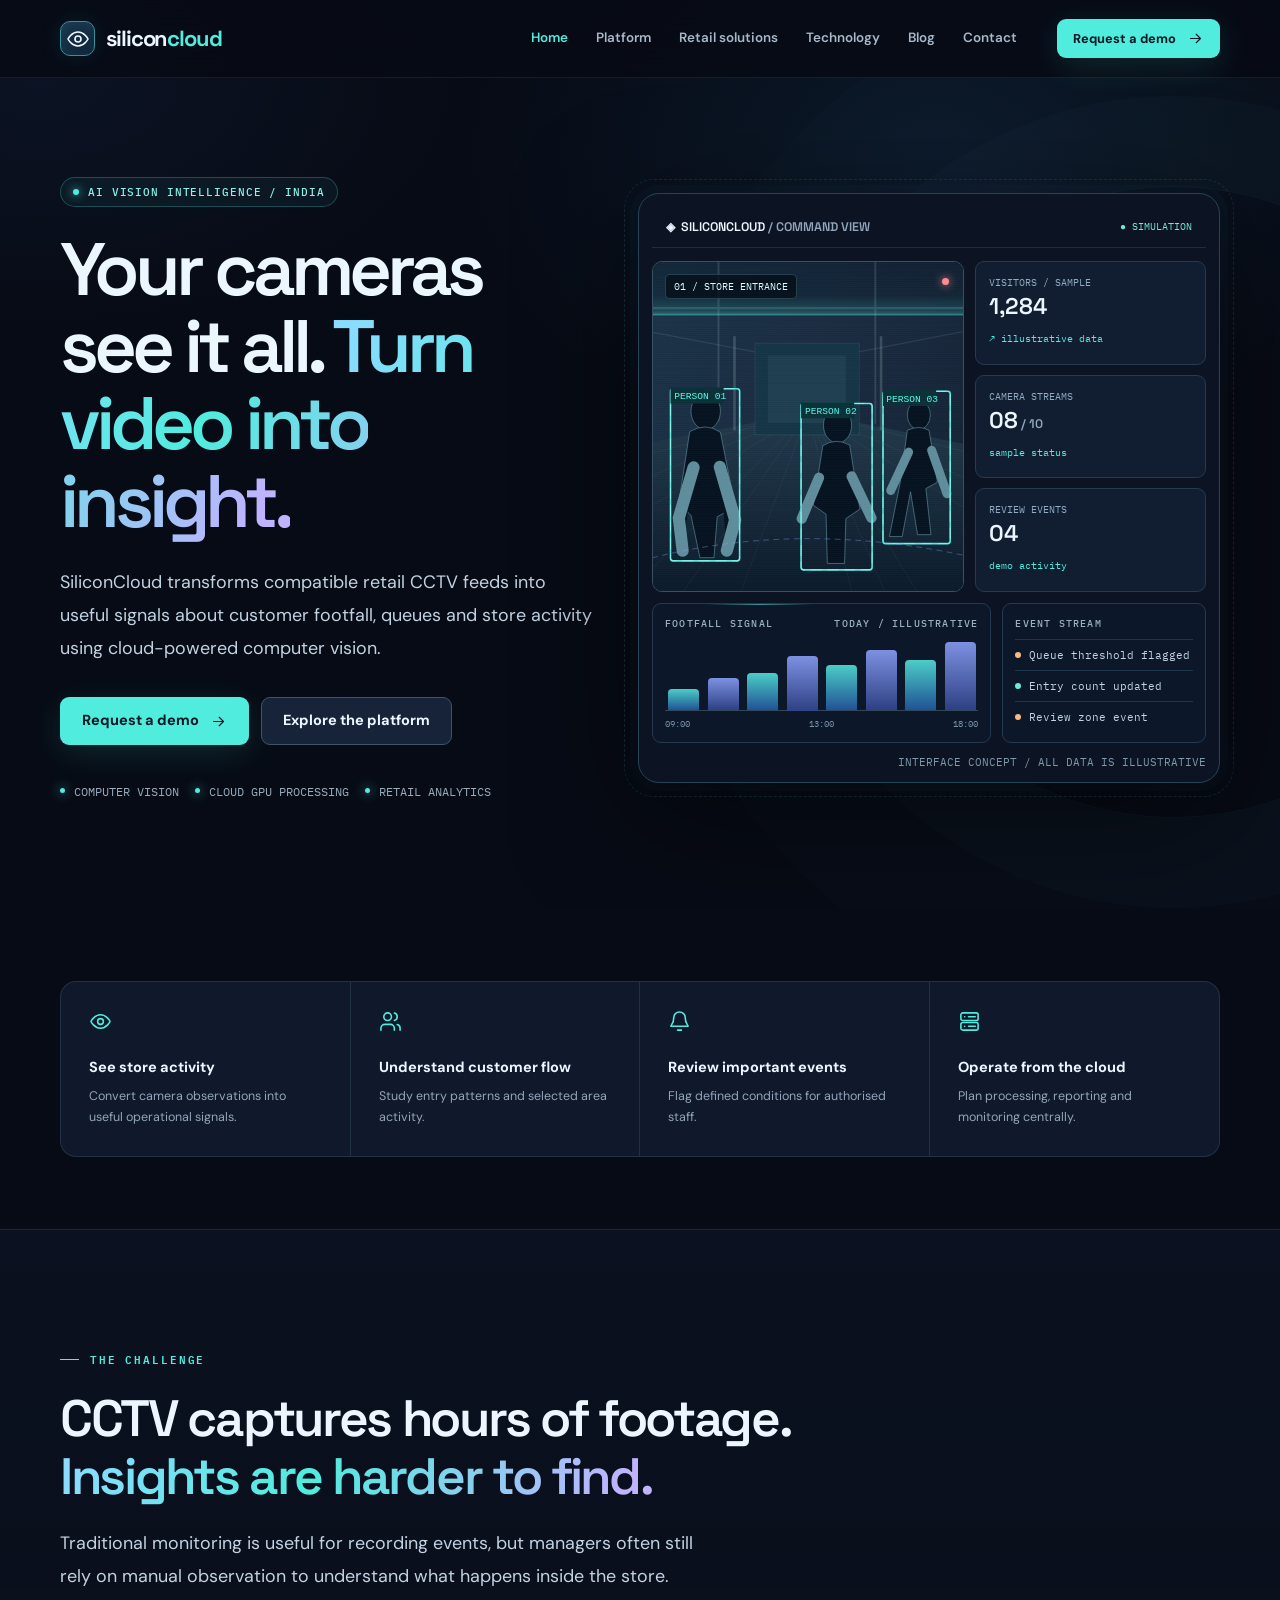
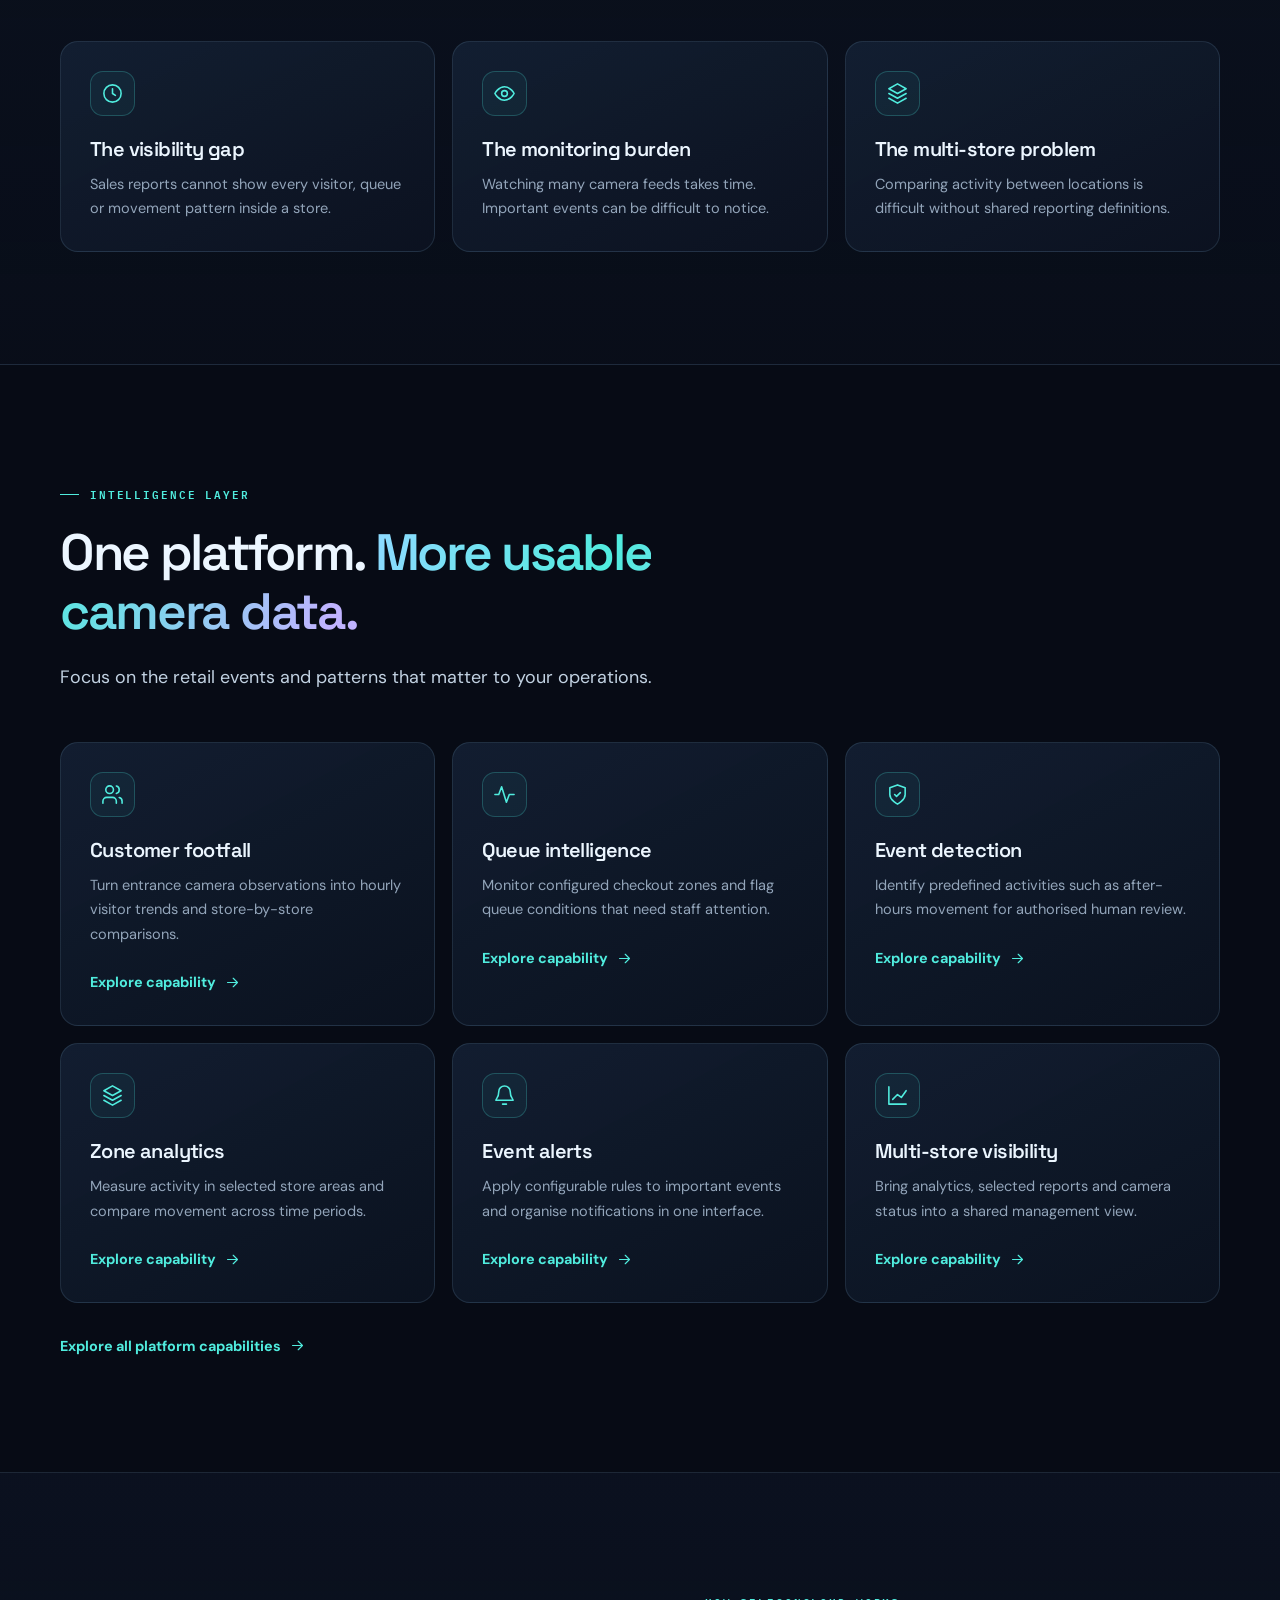
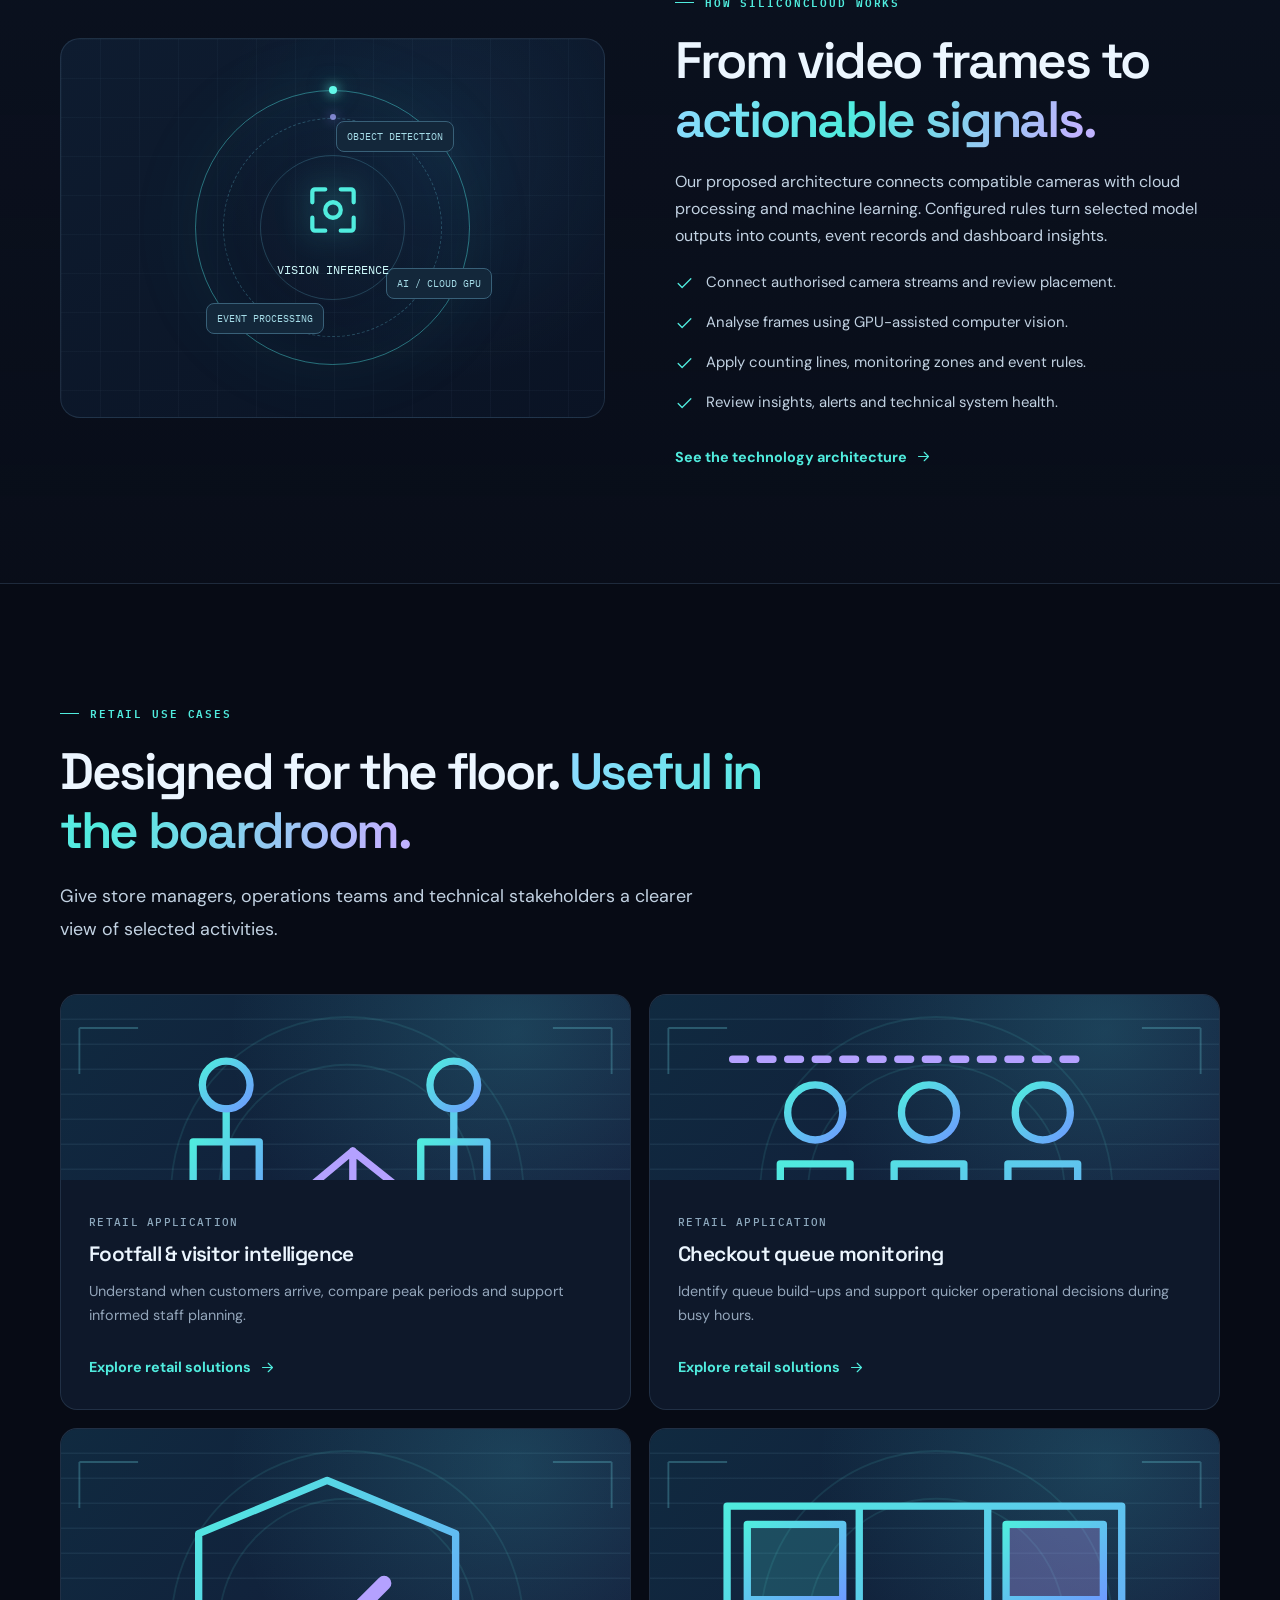
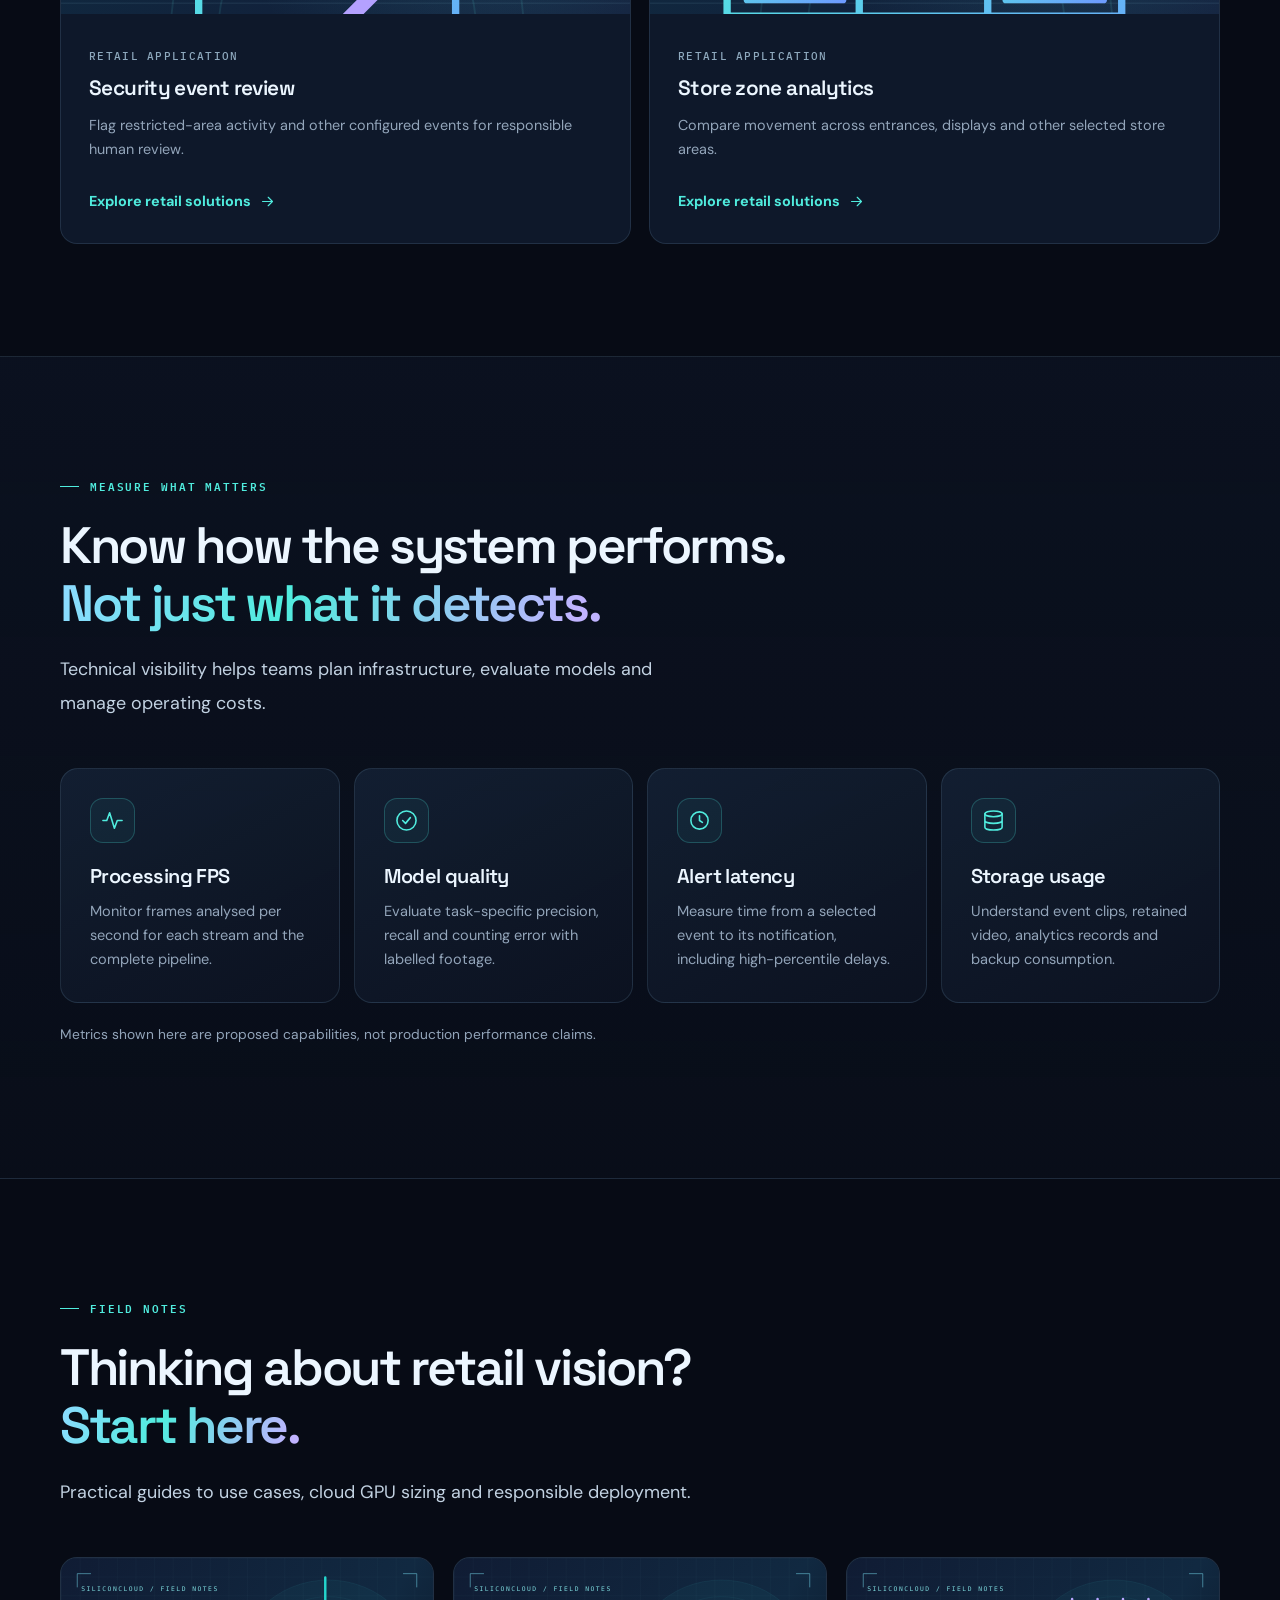
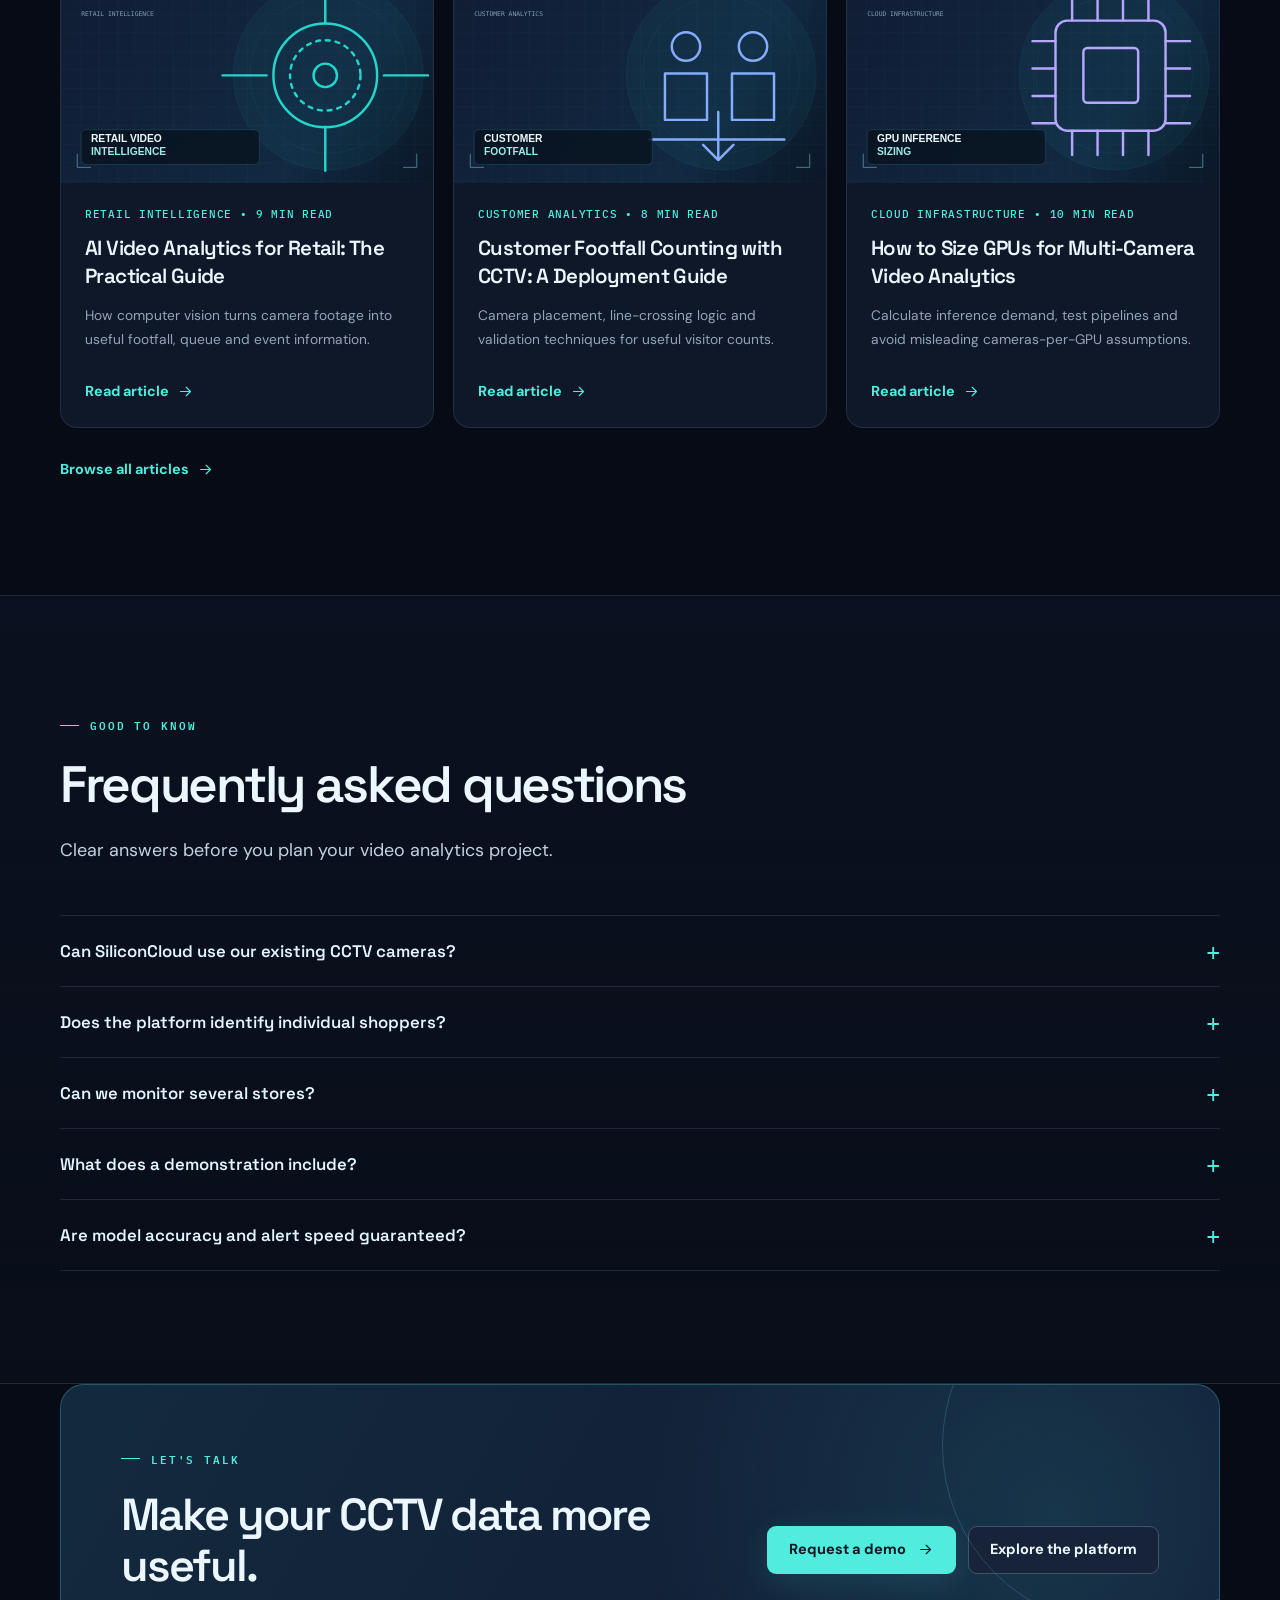
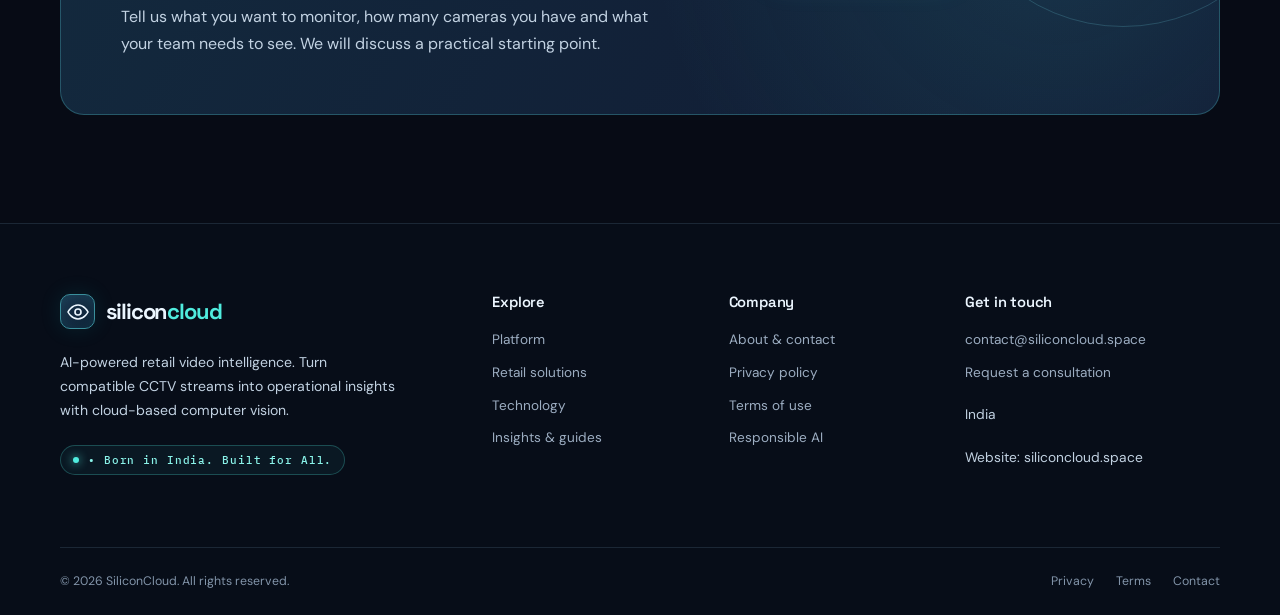
==== commit 93de83ed: "Add files via upload" ====
--- a/index.html
+++ b/index.html
@@ -25,6 +25,4 @@
     <section class="section"><div class="wrap"><div class="section-heading  reveal"><div class="eyebrow">RETAIL USE CASES</div><h2>Designed for the floor. <span class="gradient-text">Useful in the boardroom.</span></h2><p class="lead">Give store managers, operations teams and technical stakeholders a clearer view of selected activities.</p></div><div class="case-grid"><article class="case reveal"><div class="case-graphic"><svg class="case-art case-art-footfall" viewBox="0 0 310 197" xmlns="http://www.w3.org/2000/svg" aria-hidden="true"><defs><linearGradient id="gfootfall" x1="0" y1="0" x2="1" y2="1"><stop stop-color="#50ecde"/><stop offset="1" stop-color="#6d9cff"/></linearGradient></defs><circle cx="156" cy="108" r="96" fill="none" stroke="#5ee7dc" stroke-opacity=".1"/><circle cx="156" cy="108" r="70" fill="none" stroke="#5ee7dc" stroke-opacity=".1"/><g stroke="url(#gfootfall)" fill="none" stroke-width="4" stroke-linecap="round" stroke-linejoin="round"><path d="M35 142h235M90 62v82M214 62v82"/><g class="visitor-one"><circle cx="90" cy="49" r="13"/><path d="M72 80h36v48H72z"/></g><g class="visitor-two"><circle cx="214" cy="49" r="13"/><path d="M196 80h36v48h-36z"/></g><path class="footfall-arrow" d="m135 105 24-20 25 20m-25-20v54" stroke="#b4a1ff"/></g><path d="M10 18h32M10 18v25M300 18h-32M300 18v25M10 180h32M10 180v-25M300 180h-32M300 180v-25" stroke="#69c9d7" stroke-opacity=".3"/></svg></div><div class="case-copy"><span class="card-tag">RETAIL APPLICATION</span><h3>Footfall &amp; visitor intelligence</h3><p>Understand when customers arrive, compare peak periods and support informed staff planning.</p><a class="text-link" href="https://siliconcloud.space/retail-solutions">Explore retail solutions <svg class="" viewBox="0 0 24 24" fill="none" stroke="currentColor" stroke-width="1.65" stroke-linecap="round" stroke-linejoin="round" aria-hidden="true"><path d="M5 12h14m-6-6 6 6-6 6"/></svg></a></div></article><article class="case reveal"><div class="case-graphic"><svg class="case-art case-art-queue" viewBox="0 0 310 197" xmlns="http://www.w3.org/2000/svg" aria-hidden="true"><defs><linearGradient id="gqueue" x1="0" y1="0" x2="1" y2="1"><stop stop-color="#50ecde"/><stop offset="1" stop-color="#6d9cff"/></linearGradient></defs><circle cx="156" cy="108" r="96" fill="none" stroke="#5ee7dc" stroke-opacity=".1"/><circle cx="156" cy="108" r="70" fill="none" stroke="#5ee7dc" stroke-opacity=".1"/><g stroke="url(#gqueue)" fill="none" stroke-width="4" stroke-linecap="round" stroke-linejoin="round"><path d="M32 150h246"/><circle cx="90" cy="64" r="15"/><circle cx="152" cy="64" r="15"/><circle cx="214" cy="64" r="15"/><path d="M71 92h38v53H71zM133 92h38v53h-38zM195 92h38v53h-38z"/><path d="M45 35h190" class="queue-path" stroke="#b4a1ff" stroke-dasharray="7 8"/></g><path d="M10 18h32M10 18v25M300 18h-32M300 18v25M10 180h32M10 180v-25M300 180h-32M300 180v-25" stroke="#69c9d7" stroke-opacity=".3"/></svg></div><div class="case-copy"><span class="card-tag">RETAIL APPLICATION</span><h3>Checkout queue monitoring</h3><p>Identify queue build-ups and support quicker operational decisions during busy hours.</p><a class="text-link" href="https://siliconcloud.space/retail-solutions">Explore retail solutions <svg class="" viewBox="0 0 24 24" fill="none" stroke="currentColor" stroke-width="1.65" stroke-linecap="round" stroke-linejoin="round" aria-hidden="true"><path d="M5 12h14m-6-6 6 6-6 6"/></svg></a></div></article><article class="case reveal"><div class="case-graphic"><svg class="case-art case-art-security" viewBox="0 0 310 197" xmlns="http://www.w3.org/2000/svg" aria-hidden="true"><defs><linearGradient id="gsecurity" x1="0" y1="0" x2="1" y2="1"><stop stop-color="#50ecde"/><stop offset="1" stop-color="#6d9cff"/></linearGradient></defs><circle cx="156" cy="108" r="96" fill="none" stroke="#5ee7dc" stroke-opacity=".1"/><circle cx="156" cy="108" r="70" fill="none" stroke="#5ee7dc" stroke-opacity=".1"/><g stroke="url(#gsecurity)" fill="none" stroke-width="4" stroke-linecap="round" stroke-linejoin="round"><path d="M145 28 215 57v44c0 56-70 83-70 83s-70-27-70-83V57z"/><path class="security-check" d="m119 105 18 18 39-39" stroke="#b4a1ff" stroke-width="8"/></g><path d="M10 18h32M10 18v25M300 18h-32M300 18v25M10 180h32M10 180v-25M300 180h-32M300 180v-25" stroke="#69c9d7" stroke-opacity=".3"/></svg></div><div class="case-copy"><span class="card-tag">RETAIL APPLICATION</span><h3>Security event review</h3><p>Flag restricted-area activity and other configured events for responsible human review.</p><a class="text-link" href="https://siliconcloud.space/retail-solutions">Explore retail solutions <svg class="" viewBox="0 0 24 24" fill="none" stroke="currentColor" stroke-width="1.65" stroke-linecap="round" stroke-linejoin="round" aria-hidden="true"><path d="M5 12h14m-6-6 6 6-6 6"/></svg></a></div></article><article class="case reveal"><div class="case-graphic"><svg class="case-art case-art-zone" viewBox="0 0 310 197" xmlns="http://www.w3.org/2000/svg" aria-hidden="true"><defs><linearGradient id="gzone" x1="0" y1="0" x2="1" y2="1"><stop stop-color="#50ecde"/><stop offset="1" stop-color="#6d9cff"/></linearGradient></defs><circle cx="156" cy="108" r="96" fill="none" stroke="#5ee7dc" stroke-opacity=".1"/><circle cx="156" cy="108" r="70" fill="none" stroke="#5ee7dc" stroke-opacity=".1"/><g stroke="url(#gzone)" fill="none" stroke-width="4" stroke-linecap="round" stroke-linejoin="round"><path d="M42 42h215v123H42zM114 42v123M184 42v123M42 102h215"/><rect class="zone-light zone-a" x="53" y="52" width="52" height="41" fill="#4bd8db" fill-opacity=".22"/><rect class="zone-light zone-b" x="124" y="110" width="50" height="45" fill="#4bd8db" fill-opacity=".45"/><rect class="zone-light zone-c" x="194" y="52" width="53" height="41" fill="#b4a1ff" fill-opacity=".33"/></g><path d="M10 18h32M10 18v25M300 18h-32M300 18v25M10 180h32M10 180v-25M300 180h-32M300 180v-25" stroke="#69c9d7" stroke-opacity=".3"/></svg></div><div class="case-copy"><span class="card-tag">RETAIL APPLICATION</span><h3>Store zone analytics</h3><p>Compare movement across entrances, displays and other selected store areas.</p><a class="text-link" href="https://siliconcloud.space/retail-solutions">Explore retail solutions <svg class="" viewBox="0 0 24 24" fill="none" stroke="currentColor" stroke-width="1.65" stroke-linecap="round" stroke-linejoin="round" aria-hidden="true"><path d="M5 12h14m-6-6 6 6-6 6"/></svg></a></div></article></div></div></section>
     <section class="section section-dark"><div class="wrap"><div class="section-heading  reveal"><div class="eyebrow">MEASURE WHAT MATTERS</div><h2>Know how the system performs. <span class="gradient-text">Not just what it detects.</span></h2><p class="lead">Technical visibility helps teams plan infrastructure, evaluate models and manage operating costs.</p></div><div class="metric-grid"><article class="card reveal"><div class="card-icon "><svg class="" viewBox="0 0 24 24" fill="none" stroke="currentColor" stroke-width="1.65" stroke-linecap="round" stroke-linejoin="round" aria-hidden="true"><path d="M2 12h4l3-8 5 16 3-8h5"/></svg></div><h3>Processing FPS</h3><p>Monitor frames analysed per second for each stream and the complete pipeline.</p></article><article class="card reveal"><div class="card-icon "><svg class="" viewBox="0 0 24 24" fill="none" stroke="currentColor" stroke-width="1.65" stroke-linecap="round" stroke-linejoin="round" aria-hidden="true"><circle cx="12" cy="12" r="10"/><path d="m8 12 3 3 5-6"/></svg></div><h3>Model quality</h3><p>Evaluate task-specific precision, recall and counting error with labelled footage.</p></article><article class="card reveal"><div class="card-icon "><svg class="" viewBox="0 0 24 24" fill="none" stroke="currentColor" stroke-width="1.65" stroke-linecap="round" stroke-linejoin="round" aria-hidden="true"><circle cx="12" cy="12" r="9"/><path d="M12 7v5l3 2"/></svg></div><h3>Alert latency</h3><p>Measure time from a selected event to its notification, including high-percentile delays.</p></article><article class="card reveal"><div class="card-icon "><svg class="" viewBox="0 0 24 24" fill="none" stroke="currentColor" stroke-width="1.65" stroke-linecap="round" stroke-linejoin="round" aria-hidden="true"><ellipse cx="12" cy="5" rx="9" ry="3"/><path d="M3 5v14a9 3 0 0 0 18 0V5M3 12a9 3 0 0 0 18 0"/></svg></div><h3>Storage usage</h3><p>Understand event clips, retained video, analytics records and backup consumption.</p></article></div><p class="muted text-small" style="margin-top:20px">Metrics shown here are proposed capabilities, not production performance claims.</p></div></section>
     <section class="section"><div class="wrap"><div class="section-heading  reveal"><div class="eyebrow">FIELD NOTES</div><h2>Thinking about retail vision? <span class="gradient-text">Start here.</span></h2><p class="lead">Practical guides to use cases, cloud GPU sizing and responsible deployment.</p></div><div class="blog-grid"><article class="blog-card reveal"><a class="blog-cover" href="https://siliconcloud.space/blog/ai-video-analytics-retail-guide" aria-label="Read AI Video Analytics for Retail: The Practical Guide"><img loading="lazy" src="assets/blog-ai-video-analytics-retail-guide.svg" alt="Abstract illustration for AI Video Analytics for Retail: The Practical Guide" width="760" height="460"></a><div class="blog-body"><div class="blog-meta"><span>RETAIL INTELLIGENCE</span><span>•</span><span>9 min read</span></div><h3><a href="https://siliconcloud.space/blog/ai-video-analytics-retail-guide">AI Video Analytics for Retail: The Practical Guide</a></h3><p>How computer vision turns camera footage into useful footfall, queue and event information.</p><a class="text-link" href="https://siliconcloud.space/blog/ai-video-analytics-retail-guide">Read article <svg class="" viewBox="0 0 24 24" fill="none" stroke="currentColor" stroke-width="1.65" stroke-linecap="round" stroke-linejoin="round" aria-hidden="true"><path d="M5 12h14m-6-6 6 6-6 6"/></svg></a></div></article><article class="blog-card reveal"><a class="blog-cover" href="https://siliconcloud.space/blog/customer-footfall-counting-cctv" aria-label="Read Customer Footfall Counting with CCTV: A Deployment Guide"><img loading="lazy" src="assets/blog-customer-footfall-counting-cctv.svg" alt="Abstract illustration for Customer Footfall Counting with CCTV: A Deployment Guide" width="760" height="460"></a><div class="blog-body"><div class="blog-meta"><span>CUSTOMER ANALYTICS</span><span>•</span><span>8 min read</span></div><h3><a href="https://siliconcloud.space/blog/customer-footfall-counting-cctv">Customer Footfall Counting with CCTV: A Deployment Guide</a></h3><p>Camera placement, line-crossing logic and validation techniques for useful visitor counts.</p><a class="text-link" href="https://siliconcloud.space/blog/customer-footfall-counting-cctv">Read article <svg class="" viewBox="0 0 24 24" fill="none" stroke="currentColor" stroke-width="1.65" stroke-linecap="round" stroke-linejoin="round" aria-hidden="true"><path d="M5 12h14m-6-6 6 6-6 6"/></svg></a></div></article><article class="blog-card reveal"><a class="blog-cover" href="https://siliconcloud.space/blog/gpu-sizing-multi-camera-video-analytics" aria-label="Read How to Size GPUs for Multi-Camera Video Analytics"><img loading="lazy" src="assets/blog-gpu-sizing-multi-camera-video-analytics.svg" alt="Abstract illustration for How to Size GPUs for Multi-Camera Video Analytics" width="760" height="460"></a><div class="blog-body"><div class="blog-meta"><span>CLOUD INFRASTRUCTURE</span><span>•</span><span>10 min read</span></div><h3><a href="https://siliconcloud.space/blog/gpu-sizing-multi-camera-video-analytics">How to Size GPUs for Multi-Camera Video Analytics</a></h3><p>Calculate inference demand, test pipelines and avoid misleading cameras-per-GPU assumptions.</p><a class="text-link" href="https://siliconcloud.space/blog/gpu-sizing-multi-camera-video-analytics">Read article <svg class="" viewBox="0 0 24 24" fill="none" stroke="currentColor" stroke-width="1.65" stroke-linecap="round" stroke-linejoin="round" aria-hidden="true"><path d="M5 12h14m-6-6 6 6-6 6"/></svg></a></div></article></div><div style="margin-top:28px"><a class="text-link" href="https://siliconcloud.space/blog">Browse all articles <svg class="" viewBox="0 0 24 24" fill="none" stroke="currentColor" stroke-width="1.65" stroke-linecap="round" stroke-linejoin="round" aria-hidden="true"><path d="M5 12h14m-6-6 6 6-6 6"/></svg></a></div></div></section>
-    <section class="section section-dark" id="faq"><div class="wrap"><div class="section-heading  reveal"><div class="eyebrow">Good to know</div><h2>Frequently asked questions</h2><p class="lead">Clear answers before you plan your video analytics project.</p></div><div class="faq-list"><details><summary>Can SiliconCloud use our existing CCTV cameras?</summary><p>Compatibility depends on the camera model, supported stream format, video quality and network access. We recommend a camera assessment before planning an integration.</p></details><details><summary>Does the platform identify individual shoppers?</summary><p>The proposed core use cases focus on customer counts, movement patterns and defined events. They do not require identifying individual shoppers or using facial recognition.</p></details><details><summary>Can we monitor several stores?</summary><p>The proposed architecture includes centralised multi-store reporting. Implementation scope and capacity should be validated for your locations.</p></details><details><summary>What does a demonstration include?</summary><p>A discussion of your retail use case, camera environment, required analytics and the proposed monitoring workflow. Demonstration visuals may include labelled sample data.</p></details><details><summary>Are model accuracy and alert speed guaranteed?</summary><p>No general figures are claimed. Detection performance, processing FPS and alert latency depend on the deployed models, footage and infrastructure. These must be tested for each use case.</p></details></div></div></section><div class="prefooter"><div class="wrap"><div class="cta-panel reveal"><div><div class="eyebrow">LET'S TALK</div><h2>Make your CCTV data more useful.</h2><p>Tell us what you want to monitor, how many cameras you have and what your team needs to see. We will discuss a practical starting point.</p></div><div class="btn-group"><a class="btn btn-primary" href="https://siliconcloud.space/contact">Request a demo<svg class="" viewBox="0 0 24 24" fill="none" stroke="currentColor" stroke-width="1.65" stroke-linecap="round" stroke-linejoin="round" aria-hidden="true"><path d="M5 12h14m-6-6 6 6-6 6"/></svg></a><a class="btn btn-secondary" href="https://siliconcloud.space/platform">Explore the platform</a></div></div></div></div></main><footer class="site-footer"><div class="wrap"><div class="footer-grid"><div class="footer-intro"><a class="brand" href="https://siliconcloud.space/"><span class="brandmark"><svg class="" viewBox="0 0 24 24" fill="none" stroke="currentColor" stroke-width="1.65" stroke-linecap="round" stroke-linejoin="round" aria-hidden="true"><path d="M2 12s3.5-7 10-7 10 7 10 7-3.5 7-10 7S2 12 2 12Z"/><circle cx="12" cy="12" r="3"/></svg></span><span>silicon<b>cloud</b></span></a><p>AI-powered retail video intelligence. Turn compatible CCTV streams into operational insights with cloud-based computer vision.</p><div class="signal-chip"><span></span> • Born in India. Built for All.
-• Born in India. Built for All.
-Born in India. Built for All.</div></div><div class="footer-col"><h4>Explore</h4><a href="https://siliconcloud.space/platform">Platform</a><a href="https://siliconcloud.space/retail-solutions">Retail solutions</a><a href="https://siliconcloud.space/technology">Technology</a><a href="https://siliconcloud.space/blog">Insights & guides</a></div><div class="footer-col"><h4>Company</h4><a href="https://siliconcloud.space/contact">About & contact</a><a href="https://siliconcloud.space/privacy">Privacy policy</a><a href="https://siliconcloud.space/terms">Terms of use</a><a href="https://siliconcloud.space/blog/video-analytics-privacy-security">Responsible AI</a></div><div class="footer-col"><h4>Get in touch</h4><a href="mailto:contact@siliconcloud.space">contact@siliconcloud.space</a><a href="https://siliconcloud.space/contact">Request a consultation</a><p class="text-small" style="margin-top:18px">India</p><p class="text-small">Website: siliconcloud.space</p></div></div><div class="footer-bottom"><p>© 2026 SiliconCloud. All rights reserved.</p><div class="footer-bottom-links"><a href="https://siliconcloud.space/privacy">Privacy</a><a href="https://siliconcloud.space/terms">Terms</a><a href="https://siliconcloud.space/contact">Contact</a></div></div></div></footer><script src="assets/app.js" defer></script></body></html>+    <section class="section section-dark" id="faq"><div class="wrap"><div class="section-heading  reveal"><div class="eyebrow">Good to know</div><h2>Frequently asked questions</h2><p class="lead">Clear answers before you plan your video analytics project.</p></div><div class="faq-list"><details><summary>Can SiliconCloud use our existing CCTV cameras?</summary><p>Compatibility depends on the camera model, supported stream format, video quality and network access. We recommend a camera assessment before planning an integration.</p></details><details><summary>Does the platform identify individual shoppers?</summary><p>The proposed core use cases focus on customer counts, movement patterns and defined events. They do not require identifying individual shoppers or using facial recognition.</p></details><details><summary>Can we monitor several stores?</summary><p>The proposed architecture includes centralised multi-store reporting. Implementation scope and capacity should be validated for your locations.</p></details><details><summary>What does a demonstration include?</summary><p>A discussion of your retail use case, camera environment, required analytics and the proposed monitoring workflow. Demonstration visuals may include labelled sample data.</p></details><details><summary>Are model accuracy and alert speed guaranteed?</summary><p>No general figures are claimed. Detection performance, processing FPS and alert latency depend on the deployed models, footage and infrastructure. These must be tested for each use case.</p></details></div></div></section><div class="prefooter"><div class="wrap"><div class="cta-panel reveal"><div><div class="eyebrow">LET'S TALK</div><h2>Make your CCTV data more useful.</h2><p>Tell us what you want to monitor, how many cameras you have and what your team needs to see. We will discuss a practical starting point.</p></div><div class="btn-group"><a class="btn btn-primary" href="https://siliconcloud.space/contact">Request a demo<svg class="" viewBox="0 0 24 24" fill="none" stroke="currentColor" stroke-width="1.65" stroke-linecap="round" stroke-linejoin="round" aria-hidden="true"><path d="M5 12h14m-6-6 6 6-6 6"/></svg></a><a class="btn btn-secondary" href="https://siliconcloud.space/platform">Explore the platform</a></div></div></div></div></main><footer class="site-footer"><div class="wrap"><div class="footer-grid"><div class="footer-intro"><a class="brand" href="https://siliconcloud.space/"><span class="brandmark"><svg class="" viewBox="0 0 24 24" fill="none" stroke="currentColor" stroke-width="1.65" stroke-linecap="round" stroke-linejoin="round" aria-hidden="true"><path d="M2 12s3.5-7 10-7 10 7 10 7-3.5 7-10 7S2 12 2 12Z"/><circle cx="12" cy="12" r="3"/></svg></span><span>silicon<b>cloud</b></span></a><p>AI-powered retail video intelligence. Turn compatible CCTV streams into operational insights with cloud-based computer vision.</p><div class="signal-chip"><span></span> • Born in India. Built for All.</div></div><div class="footer-col"><h4>Explore</h4><a href="https://siliconcloud.space/platform">Platform</a><a href="https://siliconcloud.space/retail-solutions">Retail solutions</a><a href="https://siliconcloud.space/technology">Technology</a><a href="https://siliconcloud.space/blog">Insights & guides</a></div><div class="footer-col"><h4>Company</h4><a href="https://siliconcloud.space/contact">About & contact</a><a href="https://siliconcloud.space/privacy">Privacy policy</a><a href="https://siliconcloud.space/terms">Terms of use</a><a href="https://siliconcloud.space/blog/video-analytics-privacy-security">Responsible AI</a></div><div class="footer-col"><h4>Get in touch</h4><a href="mailto:contact@siliconcloud.space">contact@siliconcloud.space</a><a href="https://siliconcloud.space/contact">Request a consultation</a><p class="text-small" style="margin-top:18px">India</p><p class="text-small">Website: siliconcloud.space</p></div></div><div class="footer-bottom"><p>© 2026 SiliconCloud. All rights reserved.</p><div class="footer-bottom-links"><a href="https://siliconcloud.space/privacy">Privacy</a><a href="https://siliconcloud.space/terms">Terms</a><a href="https://siliconcloud.space/contact">Contact</a></div></div></div></footer><script src="assets/app.js" defer></script></body></html>
